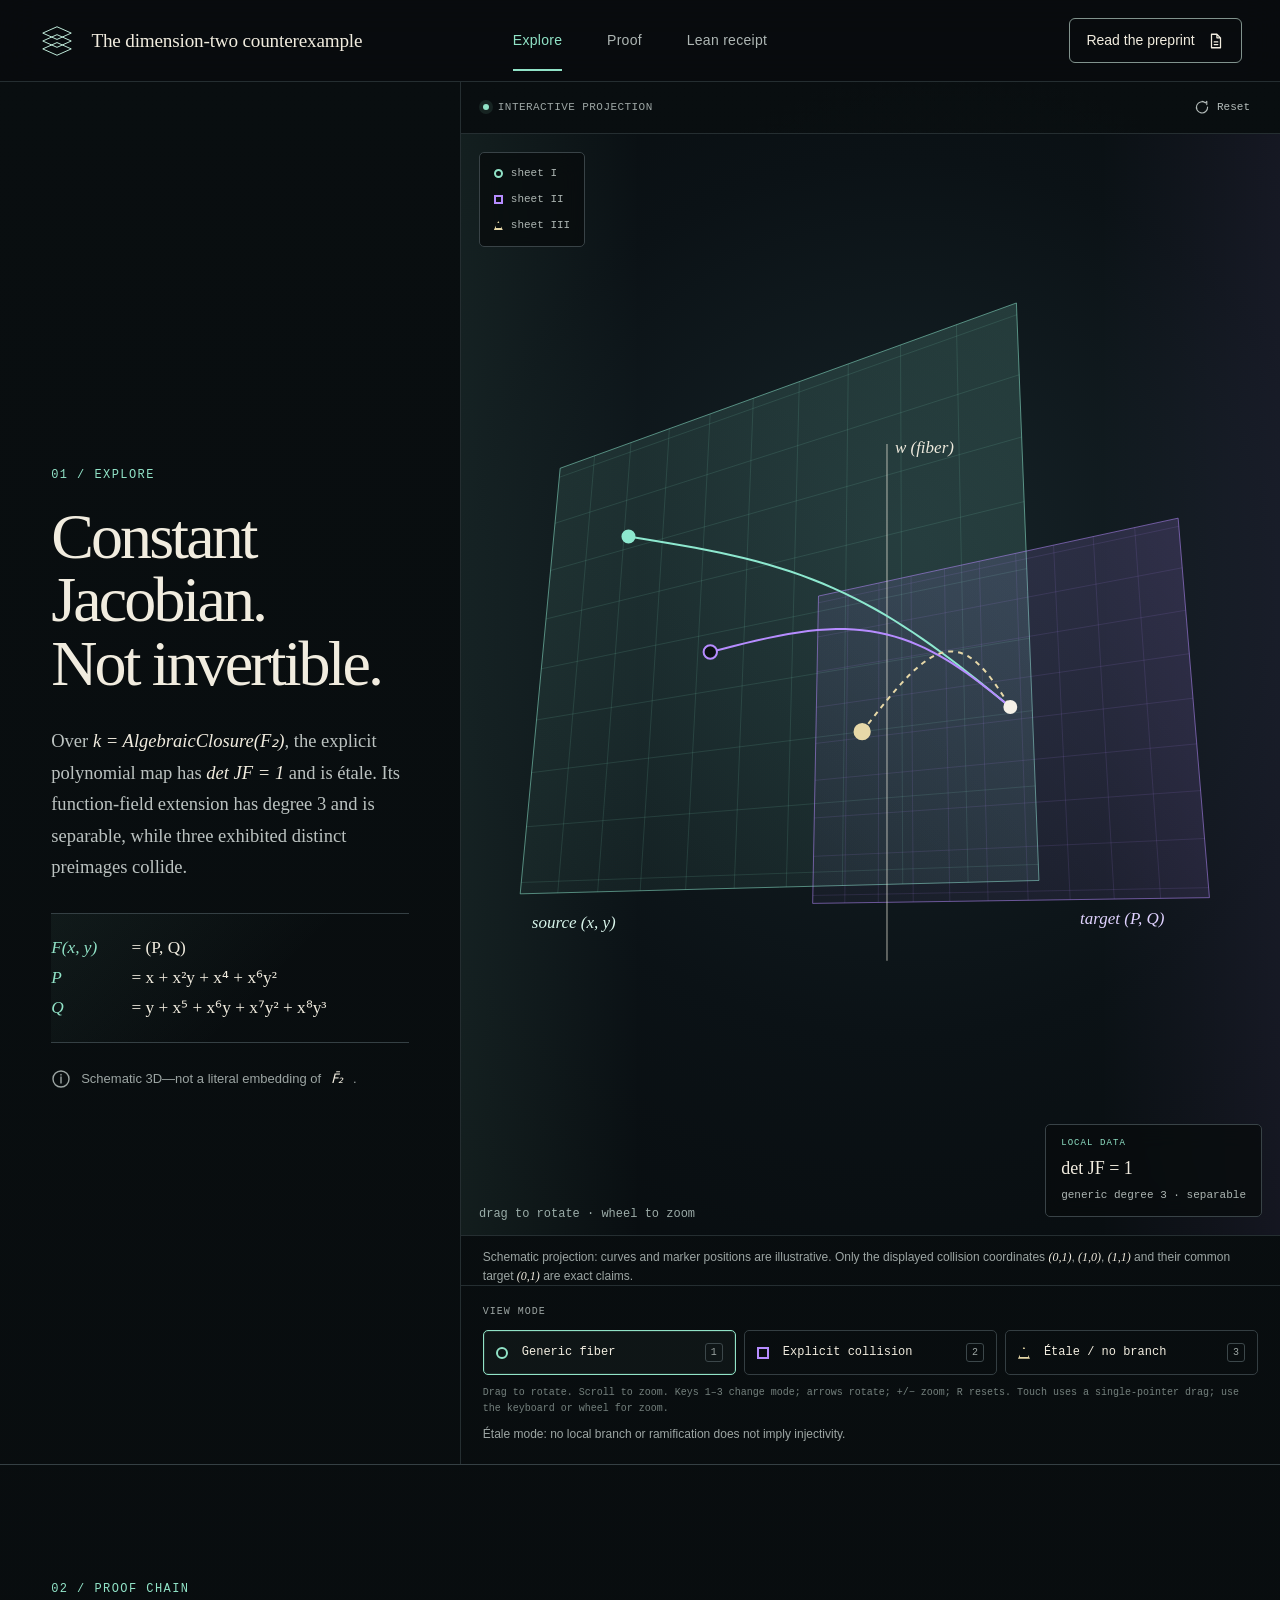
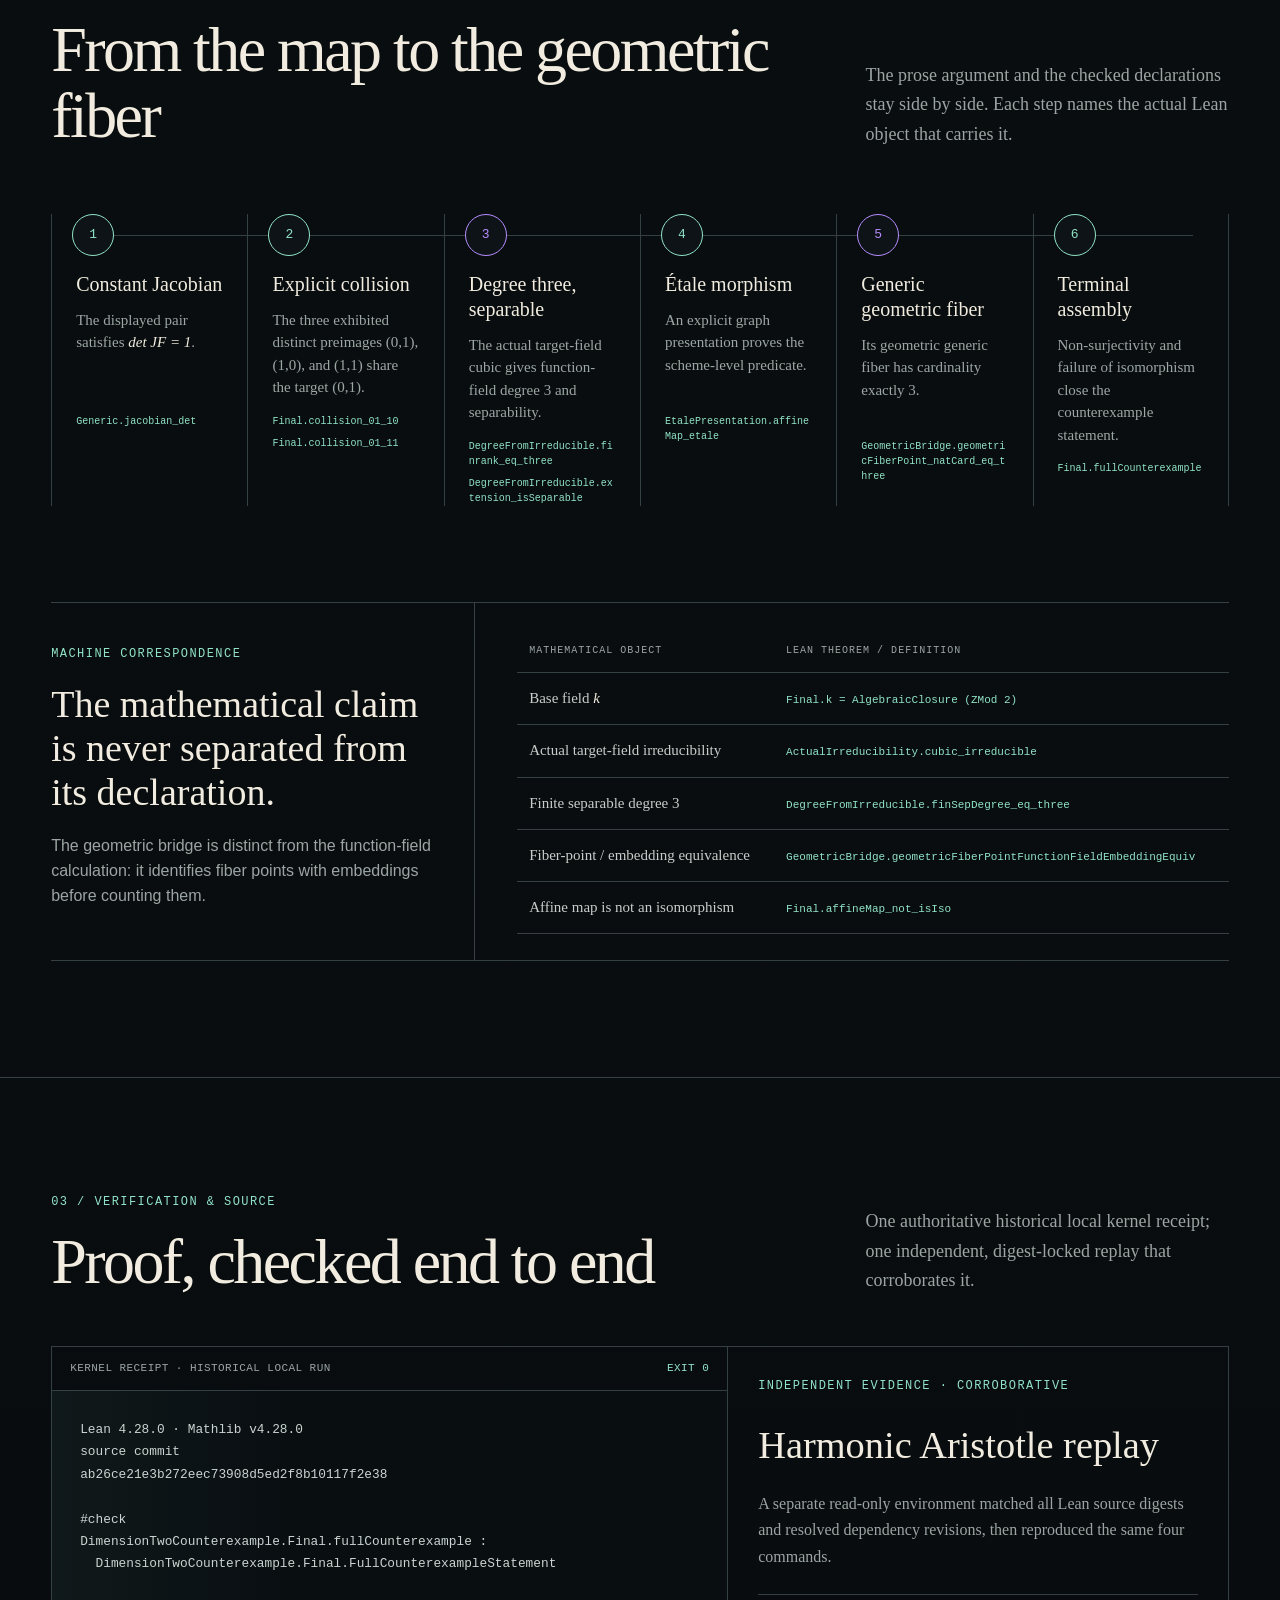
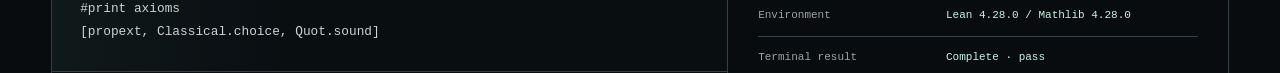
==== index.html @ 6f22790d "Publish characteristic-two Jacobian counterexample site" ====
<!DOCTYPE html><html lang="en"><head><meta charSet="utf-8"/><meta name="viewport" content="width=device-width, initial-scale=1"/><link rel="stylesheet" href="/assets/index-COgT66HK.css" data-rsc-css-href="/assets/index-COgT66HK.css" data-precedence="vite-rsc/importer-resources"/><link rel="modulepreload" href="/assets/layout-segment-context-D6vIfRUv.js" crossorigin=""/><link rel="modulepreload" href="/assets/rolldown-runtime-S-ySWqyJ.js" crossorigin=""/><link rel="modulepreload" href="/assets/index-CCqqHfzV.js" crossorigin=""/><link rel="modulepreload" href="/assets/framework-DjPHiq1u.js" crossorigin=""/><link rel="modulepreload" href="/assets/FiberExplorer-DuD7Guif.js" crossorigin=""/><title>The dimension-two counterexample</title><meta name="description" content="An interactive research presentation of a characteristic-two Jacobian counterexample and its Lean verification."/><meta name="keywords" content="Jacobian conjecture,characteristic two,algebraic geometry,Lean 4,Mathlib"/><meta name="author" content="Romy Mondello"/><meta name="creator" content="Romy Mondello"/><meta name="category" content="mathematics"/><meta name="robots" content="noindex, nofollow"/><meta property="og:title" content="The dimension-two counterexample"/><meta property="og:description" content="Explore the characteristic-two map, its degree-three geometric generic fiber, and the checked Lean proof."/><meta property="og:site_name" content="The Dimension-Two Counterexample"/><meta property="og:type" content="article"/><meta property="og:locale" content="en_US"/><meta property="og:image" content="/opengraph-image.jpg?b241ee31c1049886"/><meta property="og:image:width" content="1200"/><meta property="og:image:height" content="630"/><meta property="og:image:type" content="image/jpeg"/><meta property="og:image:alt" content="The dimension-two counterexample in characteristic two: three source sheets meet one target in a schematic degree-three fiber.
"/><meta name="twitter:card" content="summary_large_image"/><meta name="twitter:title" content="The dimension-two counterexample"/><meta name="twitter:description" content="Characteristic two: étale everywhere, not globally invertible. Explore the proof and its Lean verification."/><meta name="twitter:image" content="/twitter-image.jpg?b241ee31c1049886"/><meta name="twitter:image:type" content="image/jpeg"/><meta name="twitter:image:width" content="1200"/><meta name="twitter:image:height" content="630"/><meta name="twitter:image:alt" content="The dimension-two counterexample in characteristic two: three source sheets meet one target in a schematic degree-three fiber.
"/><link rel="shortcut icon" href="/favicon.svg"/><link rel="icon" href="/favicon.svg"/><script>self.__VINEXT_RSC_PARAMS__={}</script><script>self.__VINEXT_RSC_NAV__={"pathname":"/","searchParams":[]}</script><link rel="modulepreload" href="/assets/index-CCqqHfzV.js" />
</head><body><main><header class="site-header"><a class="brand" href="#explore" aria-label="The dimension-two counterexample, home"><svg class="brand-mark" viewBox="0 0 48 48" aria-hidden="true"><path d="m6 14 18-8 18 8-18 8-18-8Z"></path><path d="m6 24 18-8 18 8-18 8-18-8Z"></path><path d="m6 34 18-8 18 8-18 8-18-8Z"></path></svg><span>The dimension-two counterexample</span></a><nav aria-label="Primary navigation"><a href="#explore">Explore</a><a href="#proof">Proof</a><a href="#receipt">Lean receipt</a></nav><a class="header-action" href="/preprint.pdf">Read the preprint<svg viewBox="0 0 20 20" aria-hidden="true"><path d="M5 2.5h6l4 4V17.5H5zM11 2.5v4h4M8 11h4M8 14h4"></path></svg></a></header><section class="explore-section" id="explore" aria-labelledby="explore-title"><div class="explore-copy"><p class="section-index">01 / Explore</p><h1 id="explore-title">Constant Jacobian.<br/>Not invertible.</h1><p class="lede">Over <span class="math">k = AlgebraicClosure(F₂)</span>, the explicit polynomial map has <span class="math">det JF = 1</span> and is étale. Its function-field extension has degree 3 and is separable, while three exhibited distinct preimages collide.</p><div class="formula-card" aria-label="The explicit polynomial map"><p><span>F(x, y)</span> = (P, Q)</p><p><span>P</span> = x + x²y + x⁴ + x⁶y²</p><p><span>Q</span> = y + x⁵ + x⁶y + x⁷y² + x⁸y³</p></div><p class="schematic-note"><svg viewBox="0 0 20 20" aria-hidden="true"><circle cx="10" cy="10" r="8"></circle><path d="M10 8v6M10 5.5v.5"></path></svg>Schematic 3D—not a literal embedding of <span class="math">F̄₂</span>.</p></div><div class="explorer-shell"><div class="explorer-toolbar"><div><span class="status-dot" aria-hidden="true"></span>Interactive projection</div><button type="button" aria-label="Reset 3D view"><svg viewBox="0 0 20 20" aria-hidden="true"><path d="M16 7V3l-1.8 1.8A7 7 0 1 0 17 10M14.2 4.8A6.9 6.9 0 0 0 10 3"></path></svg>Reset</button></div><div class="canvas-wrap"><canvas tabindex="0" aria-label="Interactive schematic projection of source plane, target plane, and fiber axis" aria-describedby="explorer-help explorer-disclaimer explorer-fallback"></canvas><div class="canvas-legend" aria-hidden="true"><span><i class="legend-one"></i>sheet I</span><span><i class="legend-two"></i>sheet II</span><span><i class="legend-three"></i>sheet III</span></div><div class="canvas-metric" aria-hidden="true"><span>local data</span><strong>det JF = 1</strong><span>generic degree 3 · separable</span></div></div><p class="canvas-disclaimer" id="explorer-disclaimer">Schematic projection: curves and marker positions are illustrative. Only the displayed collision coordinates <span class="math">(0,1)</span>,<!-- --> <span class="math">(1,0)</span>, <span class="math">(1,1)</span> and their common target <span class="math">(0,1)</span> are exact claims.</p><div class="mode-panel"><p>View mode</p><div class="mode-buttons"><button type="button" class="active" aria-pressed="true"><span class="mode-symbol mode-generic" aria-hidden="true"></span><span>Generic fiber</span><kbd>1</kbd></button><button type="button" class="" aria-pressed="false"><span class="mode-symbol mode-collision" aria-hidden="true"></span><span>Explicit collision</span><kbd>2</kbd></button><button type="button" class="" aria-pressed="false"><span class="mode-symbol mode-etale" aria-hidden="true"></span><span>Étale / no branch</span><kbd>3</kbd></button></div><p class="explorer-help" id="explorer-help">Drag to rotate. Scroll to zoom. Keys 1–3 change mode; arrows rotate; +/− zoom; R resets. Touch uses a single-pointer drag; use the keyboard or wheel for zoom.</p><p class="mode-disclaimer">Étale mode: no local branch or ramification does not imply injectivity.</p></div><div class="sr-only" role="status" aria-live="polite">Generic fiber mode. The geometric generic fiber has cardinality exactly three.</div><div class="sr-only" id="explorer-fallback"><table><caption>Text alternative for the interactive projection</caption><thead><tr><th>Mode</th><th>Mathematical content</th></tr></thead><tbody><tr><td>Generic fiber</td><td>The geometric generic fiber has cardinality exactly 3.</td></tr><tr><td>Explicit collision</td><td>Three exhibited distinct preimages, (0,1), (1,0), and (1,1), share the target (0,1).</td></tr><tr><td>Étale / no branch</td><td>The Jacobian determinant is 1, and AlgebraicGeometry.Etale affineMap is proved; no local branch or ramification does not imply injectivity.</td></tr></tbody></table></div></div></section><section class="proof-section" id="proof" aria-labelledby="proof-title"><div class="section-heading"><div><p class="section-index">02 / Proof chain</p><h2 id="proof-title">From the map to the geometric fiber</h2></div><p>The prose argument and the checked declarations stay side by side. Each step names the actual Lean object that carries it.</p></div><ol class="proof-rail"><li><span class="step-number">1</span><div><h3>Constant Jacobian</h3><p>The displayed pair satisfies <span class="math">det JF = 1</span>.</p><code>Generic.jacobian_det</code></div></li><li><span class="step-number">2</span><div><h3>Explicit collision</h3><p>The three exhibited distinct preimages (0,1), (1,0), and (1,1) share the target (0,1).</p><code>Final.collision_01_10</code><code>Final.collision_01_11</code></div></li><li><span class="step-number">3</span><div><h3>Degree three, separable</h3><p>The actual target-field cubic gives function-field degree 3 and separability.</p><code>DegreeFromIrreducible.finrank_eq_three</code><code>DegreeFromIrreducible.extension_isSeparable</code></div></li><li><span class="step-number">4</span><div><h3>Étale morphism</h3><p>An explicit graph presentation proves the scheme-level predicate.</p><code>EtalePresentation.affineMap_etale</code></div></li><li><span class="step-number">5</span><div><h3>Generic geometric fiber</h3><p>Its geometric generic fiber has cardinality exactly 3.</p><code>GeometricBridge.geometricFiberPoint_natCard_eq_three</code></div></li><li><span class="step-number">6</span><div><h3>Terminal assembly</h3><p>Non-surjectivity and failure of isomorphism close the counterexample statement.</p><code>Final.fullCounterexample</code></div></li></ol><div class="correspondence"><div class="correspondence-intro"><p class="section-label">Machine correspondence</p><h3>The mathematical claim is never separated from its declaration.</h3><p>The geometric bridge is distinct from the function-field calculation: it identifies fiber points with embeddings before counting them.</p></div><div class="correspondence-table-wrap"><table><thead><tr><th>Mathematical object</th><th>Lean theorem / definition</th></tr></thead><tbody><tr><td>Base field <span class="math">k</span></td><td><code>Final.k = AlgebraicClosure (ZMod 2)</code></td></tr><tr><td>Actual target-field irreducibility</td><td><code>ActualIrreducibility.cubic_irreducible</code></td></tr><tr><td>Finite separable degree 3</td><td><code>DegreeFromIrreducible.finSepDegree_eq_three</code></td></tr><tr><td>Fiber-point / embedding equivalence</td><td><code>GeometricBridge.geometricFiberPointFunctionFieldEmbeddingEquiv</code></td></tr><tr><td>Affine map is not an isomorphism</td><td><code>Final.affineMap_not_isIso</code></td></tr></tbody></table></div></div></section><section class="receipt-section" id="receipt" aria-labelledby="receipt-title"><div class="section-heading receipt-heading"><div><p class="section-index">03 / Verification &amp; source</p><h2 id="receipt-title">Proof, checked end to end</h2></div><p>One authoritative historical local kernel receipt; one independent, digest-locked replay that corroborates it.</p></div><div class="receipt-grid"><article class="terminal-card"><div class="terminal-bar"><span>Kernel receipt · historical local run</span><span class="terminal-status">exit 0</span></div><pre><code>Lean 4.28.0 · Mathlib v4.28.0
source commit
ab26ce21e3b272eec73908d5ed2f8b10117f2e38

#check
DimensionTwoCounterexample.Final.fullCounterexample :
  DimensionTwoCounterexample.Final.FullCounterexampleStatement

#print axioms
[propext, Classical.choice, Quot.sound]</code></pre><p>The original 2026-07-26 Apple arm64 run passed the geometric bridge, terminal theorem, root build, and <code>KernelAudit.lean</code>. The then-present <code>.lake</code> cache was later removed; this site does not claim a fresh local cache-free replay.</p></article><article class="evidence-card"><p class="section-label">Independent evidence · corroborative</p><h3>Harmonic Aristotle replay</h3><p class="evidence-lede">A separate read-only environment matched all Lean source digests and resolved dependency revisions, then reproduced the same four commands.</p><ul><li><span>Environment</span><strong>Lean 4.28.0 / Mathlib 4.28.0</strong></li><li><span>Terminal result</span><strong>Complete · pass</strong></li><li><span>Source identity</span><strong>Digest-locked archive</strong></li><li><span>Authority boundary</span><strong>Corroborative, not authoritative</strong></li></ul><p class="boundary-note">The Lean kernel receipt remains the mathematical authority. The replay is independent corroboration and does not replace that receipt.</p></article></div><div class="source-links" aria-label="Publication and source links"><a href="/preprint.pdf"><span class="source-icon" aria-hidden="true">PDF</span><span><strong>Read preprint</strong><small>Open the paper</small></span><span aria-hidden="true">↗</span></a><a href="/dimension-two-counterexample-arxiv.zip"><span class="source-icon" aria-hidden="true">ZIP</span><span><strong>Download source</strong><small>arXiv bundle</small></span><span aria-hidden="true">↓</span></a><a href="https://github.com/integrate-your-mind/dimension-two-jacobian-counterexample"><span class="source-icon" aria-hidden="true">LEAN</span><span><strong>Browse Lean source</strong><small>Private repository</small></span><span aria-hidden="true">↗</span></a></div><nav class="evidence-links" aria-label="Direct verification evidence"><a href="/evidence/FORMALIZATION_MAP.md">Formalization map</a><a href="/evidence/KERNEL_RECEIPT.md">Kernel receipt</a><a href="/evidence/ARISTOTLE_RECEIPT.md">Aristotle replay</a><a href="/evidence/SOURCE_DIGESTS.sha256">Source digests</a><a href="/evidence/PUBLICATION_RECEIPT.md">Publication receipt</a></nav></section><footer><div><p class="footer-label">Author</p><p>Romy Mondello</p></div><div><p class="footer-label">Visualization lineage</p><p>Three-variable algebraic ancestor: Irit Huq-Kuruvilla</p></div><div><p class="footer-label">Scope</p><p>Characteristic two · algebraic geometry · Lean 4</p></div></footer></main><script id="_R_">import("/assets/index-CCqqHfzV.js")</script></body></html><script>self.__VINEXT_RSC_CHUNKS__=self.__VINEXT_RSC_CHUNKS__||[];self.__VINEXT_RSC_CHUNKS__.push("2:I[\"8c0f216c4604\",[],\"Children\",1]\n3:I[\"15c18cfaeeff\",[],\"LayoutSegmentProvider\",1]\n4:I[\"8c0f216c4604\",[],\"Slot\",1]\n5:I[\"593f344dc510\",[],\"RedirectBoundary\",1]\n:HL[\"/assets/index-COgT66HK.css\",\"style\"]\n")</script><script>self.__VINEXT_RSC_CHUNKS__=self.__VINEXT_RSC_CHUNKS__||[];self.__VINEXT_RSC_CHUNKS__.push("0:{\"__route\":\"route:/\",\"__interceptionContext\":null,\"__layoutIds\":[\"layout:/\"],\"__rootLayout\":\"/\",\"page:/\":\"$L1\",\"layout:/\":[[[[\"$\",\"link\",\"css:/assets/index-COgT66HK.css\",{\"rel\":\"stylesheet\",\"precedence\":\"vite-rsc/importer-resources\",\"href\":\"/assets/index-COgT66HK.css\",\"data-rsc-css-href\":\"/assets/index-COgT66HK.css\"}],\"$undefined\"],[\"$\",\"html\",null,{\"lang\":\"en\",\"children\":[\"$\",\"body\",null,{\"children\":[\"$\",\"$L2\",null,{}]}]}]],null],\"route:/\":[[[\"$\",\"meta\",null,{\"charSet\":\"utf-8\"}],[[\"$\",\"title\",\"0\",{\"children\":\"The dimension-two counterexample\"}],[\"$\",\"meta\",\"1\",{\"name\":\"description\",\"content\":\"An interactive research presentation of a characteristic-two Jacobian counterexample and its Lean verification.\"}],[\"$\",\"meta\",\"2\",{\"name\":\"keywords\",\"content\":\"Jacobian conjecture,characteristic two,algebraic geometry,Lean 4,Mathlib\"}],[\"$\",\"meta\",\"3\",{\"name\":\"author\",\"content\":\"Romy Mondello\"}],[\"$\",\"meta\",\"4\",{\"name\":\"creator\",\"content\":\"Romy Mondello\"}],[\"$\",\"meta\",\"5\",{\"name\":\"category\",\"content\":\"mathematics\"}],[\"$\",\"meta\",\"6\",{\"name\":\"robots\",\"content\":\"noindex, nofollow\"}],[\"$\",\"meta\",\"7\",{\"property\":\"og:title\",\"content\":\"The dimension-two counterexample\"}],[\"$\",\"meta\",\"8\",{\"property\":\"og:description\",\"content\":\"Explore the characteristic-two map, its degree-three geometric generic fiber, and the checked Lean proof.\"}],[\"$\",\"meta\",\"9\",{\"property\":\"og:site_name\",\"content\":\"The Dimension-Two Counterexample\"}],[\"$\",\"meta\",\"10\",{\"property\":\"og:type\",\"content\":\"article\"}],[\"$\",\"meta\",\"11\",{\"property\":\"og:locale\",\"content\":\"en_US\"}],[\"$\",\"meta\",\"12\",{\"property\":\"og:image\",\"content\":\"/opengraph-image.jpg?b241ee31c1049886\"}],[\"$\",\"meta\",\"13\",{\"property\":\"og:image:width\",\"content\":\"1200\"}],[\"$\",\"meta\",\"14\",{\"property\":\"og:image:height\",\"content\":\"630\"}],[\"$\",\"meta\",\"15\",{\"property\":\"og:image:type\",\"content\":\"image/jpeg\"}],[\"$\",\"meta\",\"16\",{\"property\":\"og:image:alt\",\"content\":\"The dimension-two counterexample in characteristic two: three source sheets meet one target in a schematic degree-three fiber.\\n\"}],[\"$\",\"meta\",\"17\",{\"name\":\"twitter:card\",\"content\":\"summary_large_image\"}],[\"$\",\"meta\",\"18\",{\"name\":\"twitter:title\",\"content\":\"The dimension-two counterexample\"}],[\"$\",\"meta\",\"19\",{\"name\":\"twitter:description\",\"content\":\"Characteristic two: étale everywhere, not globally invertible. Explore the proof and its Lean verification.\"}],[\"$\",\"meta\",\"20\",{\"name\":\"twitter:image\",\"content\":\"/twitter-image.jpg?b241ee31c1049886\"}],[\"$\",\"meta\",\"21\",{\"name\":\"twitter:image:type\",\"content\":\"image/jpeg\"}],[\"$\",\"meta\",\"22\",{\"name\":\"twitter:image:width\",\"content\":\"1200\"}],[\"$\",\"meta\",\"23\",{\"name\":\"twitter:image:height\",\"content\":\"630\"}],[\"$\",\"meta\",\"24\",{\"name\":\"twitter:image:alt\",\"content\":\"The dimension-two counterexample in characteristic two: three source sheets meet one target in a schematic degree-three fiber.\\n\"}],[\"$\",\"link\",\"25\",{\"rel\":\"shortcut icon\",\"href\":\"/favicon.svg\"}],[\"$\",\"link\",\"26\",{\"rel\":\"icon\",\"href\":\"/favicon.svg\"}]],[[\"$\",\"meta\",\"0\",{\"name\":\"viewport\",\"content\":\"width=device-width, initial-scale=1\"}]]],[\"$\",\"$L3\",null,{\"segmentMap\":{\"children\":[]},\"children\":[\"$\",\"$L4\",null,{\"id\":\"layout:/\",\"parallelSlots\":\"$undefined\",\"children\":[\"$\",\"$L5\",null,{\"children\":[\"$\",\"$L3\",null,{\"segmentMap\":{\"children\":[]},\"children\":[\"$\",\"$L4\",null,{\"id\":\"page:/\"}]}]}]}]}]],\"__layoutFlags\":{\"layout:/\":\"s\"},\"__artifactCompatibility\":{\"schemaVersion\":1,\"graphVersion\":\"app-route-graph:4uhn5s1wvoptc\",\"deploymentVersion\":\"740b4940-a33f-4984-a08d-2087a4dbf365\",\"appElementsSchemaVersion\":1,\"rscPayloadSchemaVersion\":1,\"rootBoundaryId\":\"/\",\"renderEpoch\":null}}\n")</script><script>self.__VINEXT_RSC_CHUNKS__=self.__VINEXT_RSC_CHUNKS__||[];self.__VINEXT_RSC_CHUNKS__.push("6:I[\"145f8ef1b9e9\",[],\"default\",1]\n")</script><script>self.__VINEXT_RSC_CHUNKS__=self.__VINEXT_RSC_CHUNKS__||[];self.__VINEXT_RSC_CHUNKS__.push("1:[\"$\",\"main\",null,{\"children\":[[\"$\",\"header\",null,{\"className\":\"site-header\",\"children\":[[\"$\",\"a\",null,{\"className\":\"brand\",\"href\":\"#explore\",\"aria-label\":\"The dimension-two counterexample, home\",\"children\":[[\"$\",\"svg\",null,{\"className\":\"brand-mark\",\"viewBox\":\"0 0 48 48\",\"aria-hidden\":\"true\",\"children\":[[\"$\",\"path\",null,{\"d\":\"m6 14 18-8 18 8-18 8-18-8Z\"}],[\"$\",\"path\",null,{\"d\":\"m6 24 18-8 18 8-18 8-18-8Z\"}],[\"$\",\"path\",null,{\"d\":\"m6 34 18-8 18 8-18 8-18-8Z\"}]]}],[\"$\",\"span\",null,{\"children\":\"The dimension-two counterexample\"}]]}],[\"$\",\"nav\",null,{\"aria-label\":\"Primary navigation\",\"children\":[[\"$\",\"a\",null,{\"href\":\"#explore\",\"children\":\"Explore\"}],[\"$\",\"a\",null,{\"href\":\"#proof\",\"children\":\"Proof\"}],[\"$\",\"a\",null,{\"href\":\"#receipt\",\"children\":\"Lean receipt\"}]]}],[\"$\",\"a\",null,{\"className\":\"header-action\",\"href\":\"/preprint.pdf\",\"children\":[\"Read the preprint\",[\"$\",\"svg\",null,{\"viewBox\":\"0 0 20 20\",\"aria-hidden\":\"true\",\"children\":[\"$\",\"path\",null,{\"d\":\"M5 2.5h6l4 4V17.5H5zM11 2.5v4h4M8 11h4M8 14h4\"}]}]]}]]}],[\"$\",\"section\",null,{\"className\":\"explore-section\",\"id\":\"explore\",\"aria-labelledby\":\"explore-title\",\"children\":[[\"$\",\"div\",null,{\"className\":\"explore-copy\",\"children\":[[\"$\",\"p\",null,{\"className\":\"section-index\",\"children\":\"01 / Explore\"}],[\"$\",\"h1\",null,{\"id\":\"explore-title\",\"children\":[\"Constant Jacobian.\",[\"$\",\"br\",null,{}],\"Not invertible.\"]}],[\"$\",\"p\",null,{\"className\":\"lede\",\"children\":[\"Over \",[\"$\",\"span\",null,{\"className\":\"math\",\"children\":\"k = AlgebraicClosure(F₂)\"}],\", the explicit polynomial map has \",[\"$\",\"span\",null,{\"className\":\"math\",\"children\":\"det JF = 1\"}],\" and is étale. Its function-field extension has degree 3 and is separable, while three exhibited distinct preimages collide.\"]}],[\"$\",\"div\",null,{\"className\":\"formula-card\",\"aria-label\":\"The explicit polynomial map\",\"children\":[[\"$\",\"p\",null,{\"children\":[[\"$\",\"span\",null,{\"children\":\"F(x, y)\"}],\" = (P, Q)\"]}],[\"$\",\"p\",null,{\"children\":[[\"$\",\"span\",null,{\"children\":\"P\"}],\" = x + x²y + x⁴ + x⁶y²\"]}],[\"$\",\"p\",null,{\"children\":[[\"$\",\"span\",null,{\"children\":\"Q\"}],\" = y + x⁵ + x⁶y + x⁷y² + x⁸y³\"]}]]}],[\"$\",\"p\",null,{\"className\":\"schematic-note\",\"children\":[[\"$\",\"svg\",null,{\"viewBox\":\"0 0 20 20\",\"aria-hidden\":\"true\",\"children\":[[\"$\",\"circle\",null,{\"cx\":\"10\",\"cy\":\"10\",\"r\":\"8\"}],[\"$\",\"path\",null,{\"d\":\"M10 8v6M10 5.5v.5\"}]]}],\"Schematic 3D—not a literal embedding of \",[\"$\",\"span\",null,{\"className\":\"math\",\"children\":\"F̄₂\"}],\".\"]}]]}],[\"$\",\"$L6\",null,{}]]}],[\"$\",\"section\",null,{\"className\":\"proof-section\",\"id\":\"proof\",\"aria-labelledby\":\"proof-title\",\"children\":[[\"$\",\"div\",null,{\"className\":\"section-heading\",\"children\":[[\"$\",\"div\",null,{\"children\":[[\"$\",\"p\",null,{\"className\":\"section-index\",\"children\":\"02 / Proof chain\"}],[\"$\",\"h2\",null,{\"id\":\"proof-title\",\"children\":\"From the map to the geometric fiber\"}]]}],[\"$\",\"p\",null,{\"children\":\"The prose argument and the checked declarations stay side by side. Each step names the actual Lean object that carries it.\"}]]}],[\"$\",\"ol\",null,{\"className\":\"proof-rail\",\"children\":[[\"$\",\"li\",null,{\"children\":[[\"$\",\"span\",null,{\"className\":\"step-number\",\"children\":\"1\"}],[\"$\",\"div\",null,{\"children\":[[\"$\",\"h3\",null,{\"children\":\"Constant Jacobian\"}],[\"$\",\"p\",null,{\"children\":[\"The displayed pair satisfies \",[\"$\",\"span\",null,{\"className\":\"math\",\"children\":\"det JF = 1\"}],\".\"]}],[\"$\",\"code\",null,{\"children\":\"Generic.jacobian_det\"}]]}]]}],[\"$\",\"li\",null,{\"children\":[[\"$\",\"span\",null,{\"className\":\"step-number\",\"children\":\"2\"}],[\"$\",\"div\",null,{\"children\":[[\"$\",\"h3\",null,{\"children\":\"Explicit collision\"}],[\"$\",\"p\",null,{\"children\":\"The three exhibited distinct preimages (0,1), (1,0), and (1,1) share the target (0,1).\"}],[\"$\",\"code\",null,{\"children\":\"Final.collision_01_10\"}],[\"$\",\"code\",null,{\"children\":\"Final.collision_01_11\"}]]}]]}],[\"$\",\"li\",null,{\"children\":[[\"$\",\"span\",null,{\"className\":\"step-number\",\"children\":\"3\"}],[\"$\",\"div\",null,{\"children\":[[\"$\",\"h3\",null,{\"children\":\"Degree three, separable\"}],[\"$\",\"p\",null,{\"children\":\"The actual target-field cubic gives function-field degree 3 and separability.\"}],[\"$\",\"code\",null,{\"children\":\"DegreeFromIrreducible.finrank_eq_three\"}],[\"$\",\"code\",null,{\"children\":\"DegreeFromIrreducible.extension_isSeparable\"}]]}]]}],[\"$\",\"li\",null,{\"children\":[[\"$\",\"span\",null,{\"className\":\"step-number\",\"children\":\"4\"}],[\"$\",\"div\",null,{\"children\":[[\"$\",\"h3\",null,{\"children\":\"Étale morphism\"}],[\"$\",\"p\",null,{\"children\":\"An explicit graph presentation proves the scheme-level predicate.\"}],[\"$\",\"code\",null,{\"children\":\"EtalePresentation.affineMap_etale\"}]]}]]}],[\"$\",\"li\",null,{\"children\":[[\"$\",\"span\",null,{\"className\":\"step-number\",\"children\":\"5\"}],[\"$\",\"div\",null,{\"children\":[[\"$\",\"h3\",null,{\"children\":\"Generic geometric fiber\"}],\"$L7\",\"$L8\"]}]]}],\"$L9\"]}],\"$La\"]}],\"$Lb\",\"$Lc\"]}]\n")</script><script>self.__VINEXT_RSC_CHUNKS__=self.__VINEXT_RSC_CHUNKS__||[];self.__VINEXT_RSC_CHUNKS__.push("7:[\"$\",\"p\",null,{\"children\":\"Its geometric generic fiber has cardinality exactly 3.\"}]\n8:[\"$\",\"code\",null,{\"children\":\"GeometricBridge.geometricFiberPoint_natCard_eq_three\"}]\n9:[\"$\",\"li\",null,{\"children\":[[\"$\",\"span\",null,{\"className\":\"step-number\",\"children\":\"6\"}],[\"$\",\"div\",null,{\"children\":[[\"$\",\"h3\",null,{\"children\":\"Terminal assembly\"}],[\"$\",\"p\",null,{\"children\":\"Non-surjectivity and failure of isomorphism close the counterexample statement.\"}],[\"$\",\"code\",null,{\"children\":\"Final.fullCounterexample\"}]]}]]}]\n")</script><script>self.__VINEXT_RSC_CHUNKS__=self.__VINEXT_RSC_CHUNKS__||[];self.__VINEXT_RSC_CHUNKS__.push("a:[\"$\",\"div\",null,{\"className\":\"correspondence\",\"children\":[[\"$\",\"div\",null,{\"className\":\"correspondence-intro\",\"children\":[[\"$\",\"p\",null,{\"className\":\"section-label\",\"children\":\"Machine correspondence\"}],[\"$\",\"h3\",null,{\"children\":\"The mathematical claim is never separated from its declaration.\"}],[\"$\",\"p\",null,{\"children\":\"The geometric bridge is distinct from the function-field calculation: it identifies fiber points with embeddings before counting them.\"}]]}],[\"$\",\"div\",null,{\"className\":\"correspondence-table-wrap\",\"children\":[\"$\",\"table\",null,{\"children\":[[\"$\",\"thead\",null,{\"children\":[\"$\",\"tr\",null,{\"children\":[[\"$\",\"th\",null,{\"children\":\"Mathematical object\"}],[\"$\",\"th\",null,{\"children\":\"Lean theorem / definition\"}]]}]}],[\"$\",\"tbody\",null,{\"children\":[[\"$\",\"tr\",null,{\"children\":[[\"$\",\"td\",null,{\"children\":[\"Base field \",[\"$\",\"span\",null,{\"className\":\"math\",\"children\":\"k\"}]]}],[\"$\",\"td\",null,{\"children\":[\"$\",\"code\",null,{\"children\":\"Final.k = AlgebraicClosure (ZMod 2)\"}]}]]}],[\"$\",\"tr\",null,{\"children\":[[\"$\",\"td\",null,{\"children\":\"Actual target-field irreducibility\"}],[\"$\",\"td\",null,{\"children\":[\"$\",\"code\",null,{\"children\":\"ActualIrreducibility.cubic_irreducible\"}]}]]}],[\"$\",\"tr\",null,{\"children\":[[\"$\",\"td\",null,{\"children\":\"Finite separable degree 3\"}],[\"$\",\"td\",null,{\"children\":[\"$\",\"code\",null,{\"children\":\"DegreeFromIrreducible.finSepDegree_eq_three\"}]}]]}],[\"$\",\"tr\",null,{\"children\":[[\"$\",\"td\",null,{\"children\":\"Fiber-point / embedding equivalence\"}],[\"$\",\"td\",null,{\"children\":[\"$\",\"code\",null,{\"children\":\"GeometricBridge.geometricFiberPointFunctionFieldEmbeddingEquiv\"}]}]]}],[\"$\",\"tr\",null,{\"children\":[[\"$\",\"td\",null,{\"children\":\"Affine map is not an isomorphism\"}],[\"$\",\"td\",null,{\"children\":[\"$\",\"code\",null,{\"children\":\"Final.affineMap_not_isIso\"}]}]]}]]}]]}]}]]}]\n")</script><script>self.__VINEXT_RSC_CHUNKS__=self.__VINEXT_RSC_CHUNKS__||[];self.__VINEXT_RSC_CHUNKS__.push("b:[\"$\",\"section\",null,{\"className\":\"receipt-section\",\"id\":\"receipt\",\"aria-labelledby\":\"receipt-title\",\"children\":[[\"$\",\"div\",null,{\"className\":\"section-heading receipt-heading\",\"children\":[[\"$\",\"div\",null,{\"children\":[[\"$\",\"p\",null,{\"className\":\"section-index\",\"children\":\"03 / Verification \u0026 source\"}],[\"$\",\"h2\",null,{\"id\":\"receipt-title\",\"children\":\"Proof, checked end to end\"}]]}],[\"$\",\"p\",null,{\"children\":\"One authoritative historical local kernel receipt; one independent, digest-locked replay that corroborates it.\"}]]}],[\"$\",\"div\",null,{\"className\":\"receipt-grid\",\"children\":[[\"$\",\"article\",null,{\"className\":\"terminal-card\",\"children\":[[\"$\",\"div\",null,{\"className\":\"terminal-bar\",\"children\":[[\"$\",\"span\",null,{\"children\":\"Kernel receipt · historical local run\"}],[\"$\",\"span\",null,{\"className\":\"terminal-status\",\"children\":\"exit 0\"}]]}],[\"$\",\"pre\",null,{\"children\":[\"$\",\"code\",null,{\"children\":\"Lean 4.28.0 · Mathlib v4.28.0\\nsource commit\\nab26ce21e3b272eec73908d5ed2f8b10117f2e38\\n\\n#check\\nDimensionTwoCounterexample.Final.fullCounterexample :\\n  DimensionTwoCounterexample.Final.FullCounterexampleStatement\\n\\n#print axioms\\n[propext, Classical.choice, Quot.sound]\"}]}],[\"$\",\"p\",null,{\"children\":[\"The original 2026-07-26 Apple arm64 run passed the geometric bridge, terminal theorem, root build, and \",[\"$\",\"code\",null,{\"children\":\"KernelAudit.lean\"}],\". The then-present \",[\"$\",\"code\",null,{\"children\":\".lake\"}],\" cache was later removed; this site does not claim a fresh local cache-free replay.\"]}]]}],[\"$\",\"article\",null,{\"className\":\"evidence-card\",\"children\":[[\"$\",\"p\",null,{\"className\":\"section-label\",\"children\":\"Independent evidence · corroborative\"}],[\"$\",\"h3\",null,{\"children\":\"Harmonic Aristotle replay\"}],[\"$\",\"p\",null,{\"className\":\"evidence-lede\",\"children\":\"A separate read-only environment matched all Lean source digests and resolved dependency revisions, then reproduced the same four commands.\"}],[\"$\",\"ul\",null,{\"children\":[[\"$\",\"li\",null,{\"children\":[[\"$\",\"span\",null,{\"children\":\"Environment\"}],[\"$\",\"strong\",null,{\"children\":\"Lean 4.28.0 / Mathlib 4.28.0\"}]]}],[\"$\",\"li\",null,{\"children\":[[\"$\",\"span\",null,{\"children\":\"Terminal result\"}],[\"$\",\"strong\",null,{\"children\":\"Complete · pass\"}]]}],[\"$\",\"li\",null,{\"children\":[[\"$\",\"span\",null,{\"children\":\"Source identity\"}],[\"$\",\"strong\",null,{\"children\":\"Digest-locked archive\"}]]}],[\"$\",\"li\",null,{\"children\":[[\"$\",\"span\",null,{\"children\":\"Authority boundary\"}],[\"$\",\"strong\",null,{\"children\":\"Corroborative, not authoritative\"}]]}]]}],[\"$\",\"p\",null,{\"className\":\"boundary-note\",\"children\":\"The Lean kernel receipt remains the mathematical authority. The replay is independent corroboration and does not replace that receipt.\"}]]}]]}],[\"$\",\"div\",null,{\"className\":\"source-links\",\"aria-label\":\"Publication and source links\",\"children\":[[\"$\",\"a\",null,{\"href\":\"/preprint.pdf\",\"children\":[[\"$\",\"span\",null,{\"className\":\"source-icon\",\"aria-hidden\":\"true\",\"children\":\"PDF\"}],[\"$\",\"span\",null,{\"children\":[[\"$\",\"strong\",null,{\"children\":\"Read preprint\"}],[\"$\",\"small\",null,{\"children\":\"Open the paper\"}]]}],[\"$\",\"span\",null,{\"aria-hidden\":\"true\",\"children\":\"↗\"}]]}],[\"$\",\"a\",null,{\"href\":\"/dimension-two-counterexample-arxiv.zip\",\"children\":[[\"$\",\"span\",null,{\"className\":\"source-icon\",\"aria-hidden\":\"true\",\"children\":\"ZIP\"}],[\"$\",\"span\",null,{\"children\":[[\"$\",\"strong\",null,{\"children\":\"Download source\"}],[\"$\",\"small\",null,{\"children\":\"arXiv bundle\"}]]}],[\"$\",\"span\",null,{\"aria-hidden\":\"true\",\"children\":\"↓\"}]]}],[\"$\",\"a\",null,{\"href\":\"https://github.com/integrate-your-mind/dimension-two-jacobian-counterexample\",\"children\":[[\"$\",\"span\",null,{\"className\":\"source-icon\",\"aria-hidden\":\"true\",\"children\":\"LEAN\"}],[\"$\",\"span\",null,{\"children\":[[\"$\",\"strong\",null,{\"children\":\"Browse Lean source\"}],[\"$\",\"small\",null,{\"children\":\"Private repository\"}]]}],[\"$\",\"span\",null,{\"aria-hidden\":\"true\",\"children\":\"↗\"}]]}]]}],[\"$\",\"nav\",null,{\"className\":\"evidence-links\",\"aria-label\":\"Direct verification evidence\",\"children\":[[\"$\",\"a\",null,{\"href\":\"/evidence/FORMALIZATION_MAP.md\",\"children\":\"Formalization map\"}],[\"$\",\"a\",null,{\"href\":\"/evidence/KERNEL_RECEIPT.md\",\"children\":\"Kernel receipt\"}],[\"$\",\"a\",null,{\"href\":\"/evidence/ARISTOTLE_RECEIPT.md\",\"children\":\"Aristotle replay\"}],[\"$\",\"a\",null,{\"href\":\"/evidence/SOURCE_DIGESTS.sha256\",\"children\":\"Source digests\"}],[\"$\",\"a\",null,{\"href\":\"/evidence/PUBLICATION_RECEIPT.md\",\"children\":\"Publication receipt\"}]]}]]}]\n")</script><script>self.__VINEXT_RSC_CHUNKS__=self.__VINEXT_RSC_CHUNKS__||[];self.__VINEXT_RSC_CHUNKS__.push("c:[\"$\",\"footer\",null,{\"children\":[[\"$\",\"div\",null,{\"children\":[[\"$\",\"p\",null,{\"className\":\"footer-label\",\"children\":\"Author\"}],[\"$\",\"p\",null,{\"children\":\"Romy Mondello\"}]]}],[\"$\",\"div\",null,{\"children\":[[\"$\",\"p\",null,{\"className\":\"footer-label\",\"children\":\"Visualization lineage\"}],[\"$\",\"p\",null,{\"children\":\"Three-variable algebraic ancestor: Irit Huq-Kuruvilla\"}]]}],[\"$\",\"div\",null,{\"children\":[[\"$\",\"p\",null,{\"className\":\"footer-label\",\"children\":\"Scope\"}],[\"$\",\"p\",null,{\"children\":\"Characteristic two · algebraic geometry · Lean 4\"}]]}]]}]\n")</script><script>self.__VINEXT_RSC_DONE__=true</script>
---- assets/index-COgT66HK.css ----
:root{--ink:#080c0e;--surface:#0d1316;--surface-raised:#11191d;--cream:#f1ecdf;--muted:#9ca5a3;--line:#354044;--line-soft:#252e31;--mint:#91e3c7;--mint-soft:#c8f4e3;--violet:#b68cff;--sand:#e7d8a8;--serif:"Iowan Old Style", "Palatino Linotype", Palatino, Georgia, serif;--sans:Inter, ui-sans-serif, -apple-system, BlinkMacSystemFont, "Segoe UI", sans-serif;--mono:"SFMono-Regular", Consolas, "Liberation Mono", Menlo, monospace;--content:1440px}*{box-sizing:border-box}html{background:var(--ink);--lightningcss-light: ;--lightningcss-dark:initial;color-scheme:dark;scroll-behavior:smooth;scroll-padding-top:84px}body{background:radial-gradient(circle at 74% 12%, #36666117, transparent 25rem), linear-gradient(180deg, #090e10 0%, var(--ink) 100%);color:var(--cream);font-family:var(--sans);text-rendering:optimizelegibility;margin:0;font-size:16px;line-height:1.55}button,a{-webkit-tap-highlight-color:transparent}a{color:inherit;text-decoration:none}button{color:inherit;font:inherit}::selection{background:var(--mint);color:var(--ink)}.site-header{-webkit-backdrop-filter:blur(18px);backdrop-filter:blur(18px);border-bottom:1px solid var(--line-soft);z-index:20;background:#080c0ee0;grid-template-columns:minmax(280px,1fr) auto minmax(280px,1fr);align-items:center;height:82px;padding:0 clamp(20px,3vw,48px);display:grid;position:sticky;inset:0 0 auto}.brand{font-family:var(--serif);letter-spacing:-.01em;justify-self:start;align-items:center;gap:15px;font-size:clamp(17px,1.5vw,22px);display:inline-flex}.brand-mark{fill:none;height:38px;stroke:var(--mint-soft);stroke-width:1.2px;width:38px}.site-header nav{align-self:stretch;align-items:stretch;gap:clamp(28px,3.5vw,54px);display:flex}.site-header nav a{color:#aeb6b4;letter-spacing:.02em;align-items:center;font-size:14px;display:flex;position:relative}.site-header nav a:hover,.site-header nav a:focus-visible{color:var(--cream)}.site-header nav a:first-child{color:var(--mint)}.site-header nav a:first-child:after{background:var(--mint);content:"";bottom:10px;height:2px;position:absolute;inset-inline:0}.header-action{border:1px solid #81938d;border-radius:6px;justify-self:end;align-items:center;gap:12px;padding:11px 16px;font-size:14px;transition:border-color .16s,background-color .16s;display:inline-flex}.header-action:hover,.header-action:focus-visible{border-color:var(--mint);background:#91e3c714}.header-action svg,.schematic-note svg,.explorer-toolbar svg{fill:none;stroke:currentColor;stroke-linecap:round;stroke-linejoin:round;stroke-width:1.4px}.header-action svg{width:18px;height:18px}.explore-section{max-width:var(--content);grid-template-columns:minmax(360px,.72fr) minmax(640px,1.28fr);min-height:calc(100vh - 82px);margin:0 auto;display:grid}.explore-copy{border-right:1px solid var(--line-soft);flex-direction:column;justify-content:center;min-width:0;padding:64px clamp(30px,4vw,64px) 54px;display:flex}.section-index,.section-label,.footer-label{color:var(--mint);font-family:var(--mono);letter-spacing:.12em;text-transform:uppercase;margin:0 0 20px;font-size:12px}h1,h2,h3,p{margin-top:0}h1,h2,h3{font-family:var(--serif);font-weight:400}h1{letter-spacing:-.045em;max-width:740px;margin-bottom:30px;font-size:clamp(48px,5vw,82px);line-height:.99}.lede{color:#bbc2c0;font-family:var(--serif);max-width:660px;margin-bottom:30px;font-size:clamp(18px,1.45vw,22px);line-height:1.7}.math{color:var(--cream);font-family:var(--serif);font-style:italic}.formula-card{border-bottom:1px solid var(--line);border-top:1px solid var(--line);font-family:var(--serif);background:linear-gradient(135deg,#91e3c70f,#0000 60%);margin:0 0 26px;padding:19px 0;font-size:clamp(16px,1.35vw,20px);line-height:1.75}.formula-card p{overflow-wrap:anywhere;margin:0}.formula-card span{color:var(--mint);min-width:76px;font-style:italic;display:inline-block}.schematic-note{color:var(--muted);align-items:center;gap:10px;margin:0;font-size:13px;display:flex}.schematic-note svg{flex:none;width:20px;height:20px}.explorer-shell{grid-template-rows:52px minmax(500px,1fr) auto;min-width:0;min-height:680px;display:grid;position:relative}.explorer-toolbar{border-bottom:1px solid var(--line-soft);color:var(--muted);font-family:var(--mono);letter-spacing:.04em;text-transform:uppercase;justify-content:space-between;align-items:center;padding:0 22px;font-size:11px;display:flex}.explorer-toolbar>div{align-items:center;gap:9px;display:flex}.status-dot{background:var(--mint);border-radius:50%;width:6px;height:6px;box-shadow:0 0 0 4px #91e3c71a}.explorer-toolbar button{color:#b4bcba;cursor:pointer;font-family:var(--mono);background:0 0;border:0;align-items:center;gap:7px;padding:8px;font-size:11px;display:inline-flex}.explorer-toolbar button:hover,.explorer-toolbar button:focus-visible{color:var(--mint)}.explorer-toolbar svg{width:16px;height:16px}.canvas-wrap{min-height:0;position:relative;overflow:hidden}.canvas-disclaimer{border-top:1px solid var(--line-soft);color:var(--muted);margin:0;padding:12px 22px 0;font-size:12px;line-height:1.55}.canvas-disclaimer .math{color:var(--cream)}.canvas-wrap:after{content:"";pointer-events:none;background:linear-gradient(90deg,#91e3c714,#0000 22% 78%,#b68cff12);position:absolute;inset:0}canvas{cursor:grab;touch-action:none;width:100%;height:100%;min-height:500px;display:block}canvas:active{cursor:grabbing}canvas:focus-visible{outline:2px solid var(--mint);outline-offset:-5px}.canvas-legend,.canvas-metric{-webkit-backdrop-filter:blur(12px);backdrop-filter:blur(12px);color:#adb6b3;font-family:var(--mono);z-index:2;background:#080c0ec7;border:1px solid #394347;border-radius:5px;font-size:11px;position:absolute}.canvas-legend{gap:9px;padding:12px 14px;display:grid;top:18px;left:18px}.canvas-legend span{align-items:center;gap:8px;display:flex}.canvas-legend i{border:2px solid;width:9px;height:9px;display:block}.legend-one{border-radius:50%;border-color:var(--mint)!important}.legend-two{border-color:var(--violet)!important}.legend-three{clip-path:polygon(50% 0,100% 100%,0 100%);border-color:var(--sand)!important}.canvas-metric{gap:4px;padding:12px 15px;display:grid;bottom:18px;right:18px}.canvas-metric span:first-child{color:var(--mint);letter-spacing:.12em;text-transform:uppercase;font-size:9px}.canvas-metric strong{color:var(--cream);font-family:var(--serif);font-size:18px;font-weight:400}.mode-panel{border-top:1px solid var(--line-soft);padding:18px 22px 20px}.mode-panel>p:first-child{color:var(--muted);font-family:var(--mono);letter-spacing:.1em;text-transform:uppercase;margin-bottom:10px;font-size:10px}.mode-buttons{grid-template-columns:repeat(3,1fr);gap:8px;display:grid}.mode-buttons button{cursor:pointer;font-family:var(--mono);text-align:left;background:0 0;border:1px solid #343e42;border-radius:5px;grid-template-columns:16px 1fr auto;align-items:center;gap:10px;min-width:0;padding:12px;font-size:12px;display:grid}.mode-buttons button:hover,.mode-buttons button:focus-visible{border-color:#697875}.mode-buttons button.active{border-color:var(--mint);background:#91e3c70a;box-shadow:inset 0 0 0 1px #91e3c71f}.mode-buttons kbd{color:var(--muted);font-family:var(--mono);border:1px solid #3c474a;border-radius:3px;padding:1px 5px;font-size:10px}.mode-symbol{border:2px solid var(--mint);width:12px;height:12px;display:block}.mode-generic{border-radius:50%}.mode-collision{border-color:var(--violet)}.mode-etale{border-color:var(--sand);clip-path:polygon(50% 0,100% 100%,0 100%)}.explorer-help{color:#74807d;font-family:var(--mono);margin:10px 0 0;font-size:10px}.mode-disclaimer{color:var(--muted);margin:10px 0 0;font-size:12px;line-height:1.45}.proof-section,.receipt-section{border-top:1px solid var(--line);max-width:var(--content);margin:0 auto;padding:clamp(76px,9vw,132px) clamp(24px,4vw,64px)}.section-heading{grid-template-columns:minmax(0,1.35fr) minmax(280px,.65fr);align-items:end;gap:60px;margin-bottom:64px;display:grid}.section-heading .section-index{margin-bottom:18px}.section-heading h2{letter-spacing:-.04em;margin:0;font-size:clamp(42px,5vw,72px);line-height:1.04}.section-heading>p{color:var(--muted);font-family:var(--serif);margin:0;font-size:18px;line-height:1.65}.proof-rail{counter-reset:proof-step;grid-template-columns:repeat(6,minmax(0,1fr));margin:0 0 96px;padding:0;list-style:none;display:grid;position:relative}.proof-rail:before{background:var(--line);content:"";height:1px;position:absolute;top:21px;left:3%;right:3%}.proof-rail li{border-left:1px solid var(--line);min-width:0;padding:58px 24px 0;position:relative}.proof-rail li:last-child{border-right:1px solid var(--line)}.step-number{background:var(--surface);border:1px solid var(--mint);color:var(--mint);font-family:var(--mono);z-index:1;border-radius:50%;justify-content:center;align-items:center;width:42px;height:42px;font-size:13px;display:flex;position:absolute;top:0;left:20px}.proof-rail li:nth-child(3) .step-number,.proof-rail li:nth-child(5) .step-number{border-color:var(--violet);color:var(--violet)}.proof-rail h3{margin-bottom:12px;font-size:20px;line-height:1.25}.proof-rail p{color:#9da7a4;font-family:var(--serif);min-height:90px;font-size:15px;line-height:1.5}code{font-family:var(--mono)}.proof-rail code{color:var(--mint);overflow-wrap:anywhere;margin-top:7px;font-size:10px;line-height:1.5;display:block}.correspondence{border-bottom:1px solid var(--line);border-top:1px solid var(--line);grid-template-columns:minmax(280px,.72fr) minmax(0,1.28fr);display:grid}.correspondence-intro{border-right:1px solid var(--line);padding:42px 42px 42px 0}.correspondence-intro h3{margin-bottom:20px;font-size:clamp(26px,3vw,38px);line-height:1.15}.correspondence-intro>p:last-child{color:var(--muted);margin:0}.correspondence-table-wrap{padding:26px 0 26px 42px;overflow-x:auto}table{border-collapse:collapse;width:100%}th,td{border-bottom:1px solid var(--line);text-align:left;vertical-align:top;padding:14px 12px}th{color:var(--muted);font-family:var(--mono);letter-spacing:.1em;text-transform:uppercase;font-size:10px;font-weight:400}td{color:#c7cdca;font-family:var(--serif);font-size:15px}td code{color:var(--mint);overflow-wrap:anywhere;font-size:11px}.receipt-section{padding-bottom:58px}.receipt-heading{margin-bottom:50px}.receipt-grid{border:1px solid var(--line);grid-template-columns:minmax(0,1.15fr) minmax(340px,.85fr);display:grid}.terminal-card{border-right:1px solid var(--line);min-width:0}.terminal-bar{border-bottom:1px solid var(--line);color:var(--muted);font-family:var(--mono);letter-spacing:.04em;text-transform:uppercase;justify-content:space-between;align-items:center;padding:13px 18px;font-size:11px;display:flex}.terminal-status{color:var(--mint)}.terminal-card pre{border-bottom:1px solid var(--line);color:#cbd4d1;font-family:var(--mono);background:linear-gradient(90deg,#91e3c70d,#0000 36%),#090e11;margin:0;padding:28px;font-size:clamp(10px,1vw,13px);line-height:1.75;overflow-x:auto}.terminal-card>p{color:var(--muted);font-family:var(--serif);margin:0;padding:24px 28px 28px;font-size:15px;line-height:1.65}.terminal-card>p code{color:var(--mint);font-size:12px}.evidence-card{padding:30px}.evidence-card h3{margin-bottom:16px;font-size:clamp(30px,3vw,44px)}.evidence-lede{color:var(--muted);font-family:var(--serif);line-height:1.65}.evidence-card ul{border-top:1px solid var(--line);margin:24px 0;padding:0;list-style:none}.evidence-card li{border-bottom:1px solid var(--line);font-family:var(--mono);grid-template-columns:.8fr 1.2fr;gap:20px;padding:12px 0;font-size:11px;display:grid}.evidence-card li span{color:var(--muted)}.evidence-card li strong{color:var(--mint-soft);font-weight:400}.boundary-note{border-left:2px solid var(--violet);color:#c7bdde;font-family:var(--serif);margin:0;padding-left:16px;font-size:14px}.source-links{border-bottom:1px solid var(--line);grid-template-columns:repeat(3,1fr);margin-top:38px;display:grid}.source-links a{border-left:1px solid var(--line);grid-template-columns:auto 1fr auto;align-items:center;gap:16px;padding:24px 22px;display:grid}.source-links a:last-child{border-right:1px solid var(--line)}.source-links a:hover,.source-links a:focus-visible{background:#91e3c70d}.source-icon{border:1px solid var(--mint);color:var(--mint);font-family:var(--mono);justify-content:center;align-items:center;width:42px;height:42px;font-size:8px;display:flex}.source-links strong,.source-links small{display:block}.source-links strong{font-family:var(--serif);font-size:18px;font-weight:400}.source-links small{color:var(--muted);font-size:11px}.source-links a>span:last-child{color:var(--mint)}.evidence-links{border-bottom:1px solid var(--line);font-family:var(--mono);letter-spacing:.04em;text-transform:uppercase;flex-wrap:wrap;align-items:center;gap:0;font-size:10px;display:flex}.evidence-links a{border-left:1px solid var(--line);color:var(--muted);padding:14px 18px}.evidence-links a:last-child{border-right:1px solid var(--line)}.evidence-links a:hover,.evidence-links a:focus-visible{color:var(--mint);background:#91e3c70d}footer{border-top:1px solid var(--line);max-width:var(--content);grid-template-columns:repeat(3,1fr);gap:0;margin:0 auto;padding:0 clamp(24px,4vw,64px);display:grid}footer>div{border-right:1px solid var(--line);padding:32px 28px}footer>div:first-child{border-left:1px solid var(--line)}footer p{color:#afb7b4;font-family:var(--serif);margin:0}footer .footer-label{color:var(--mint);font-family:var(--mono);margin-bottom:7px}.sr-only{clip:rect(0, 0, 0, 0)!important;clip-path:inset(50%)!important;white-space:nowrap!important;border:0!important;width:1px!important;height:1px!important;margin:-1px!important;padding:0!important;position:absolute!important;overflow:hidden!important}:focus-visible{outline:2px solid var(--mint);outline-offset:4px}@media (width<=1120px){.site-header{grid-template-columns:1fr auto}.site-header nav{display:none}.explore-section{grid-template-columns:minmax(330px,.68fr) minmax(500px,1.32fr)}.mode-buttons{grid-template-columns:1fr}.explorer-shell{grid-template-rows:52px minmax(470px,1fr) auto}.proof-rail{grid-template-columns:repeat(3,1fr);row-gap:56px}.proof-rail:before{display:none}.proof-rail li:nth-child(3){border-right:1px solid var(--line)}.proof-rail p{min-height:70px}}@media (width<=820px){.site-header{height:68px;padding-inline:18px}.brand-mark{width:31px;height:31px}.brand span{font-size:16px}.header-action{gap:0;padding:9px;font-size:0}.header-action svg{width:19px;height:19px}.explore-section{display:block}.explore-copy{border-bottom:1px solid var(--line-soft);border-right:0;padding:54px 24px 44px}h1{font-size:clamp(46px,12.5vw,68px)}.explorer-shell{min-height:760px}.section-heading{display:block}.section-heading>p{max-width:600px;margin-top:26px}.proof-section,.receipt-section{padding-inline:24px}.proof-rail{grid-template-columns:repeat(2,1fr)}.proof-rail li:nth-child(2),.proof-rail li:nth-child(4),.proof-rail li:nth-child(6){border-right:1px solid var(--line)}.correspondence,.receipt-grid{display:block}.correspondence-intro,.terminal-card{border-bottom:1px solid var(--line);border-right:0}.correspondence-intro{padding-right:0}.correspondence-table-wrap{padding-left:0}.source-links{grid-template-columns:1fr}.source-links a{border-right:1px solid var(--line)}footer{grid-template-columns:1fr;padding-inline:24px}footer>div{border-left:1px solid var(--line)}}@media (width<=540px){.brand span{max-width:205px}.explore-copy{padding-top:44px}.lede{font-size:18px}.formula-card{font-size:15px}.formula-card span{min-width:63px}.explorer-shell{grid-template-rows:48px 430px auto;min-height:650px}canvas{min-height:430px}.canvas-legend{top:10px;left:10px}.canvas-metric{bottom:10px;right:10px}.mode-panel{padding:15px}.proof-section,.receipt-section{padding-block:74px;padding-inline:18px}.section-heading{margin-bottom:44px}.section-heading h2{font-size:42px}.proof-rail{display:block}.proof-rail li,.proof-rail li:nth-child(n){border-left:1px solid var(--line);border-right:1px solid var(--line);padding-bottom:38px}.proof-rail p{min-height:auto}.receipt-grid{border-inline:0}.terminal-card pre{padding:18px 14px;font-size:9px}.evidence-card{padding:24px 18px}.evidence-card li,.evidence-card li span,.evidence-card li strong{display:block}.evidence-card li strong{margin-top:4px}.source-links a{padding-inline:14px}footer,footer>div{padding-inline:18px}}@media (prefers-reduced-motion:reduce){*,:before,:after{scroll-behavior:auto!important;transition-duration:.01ms!important}}
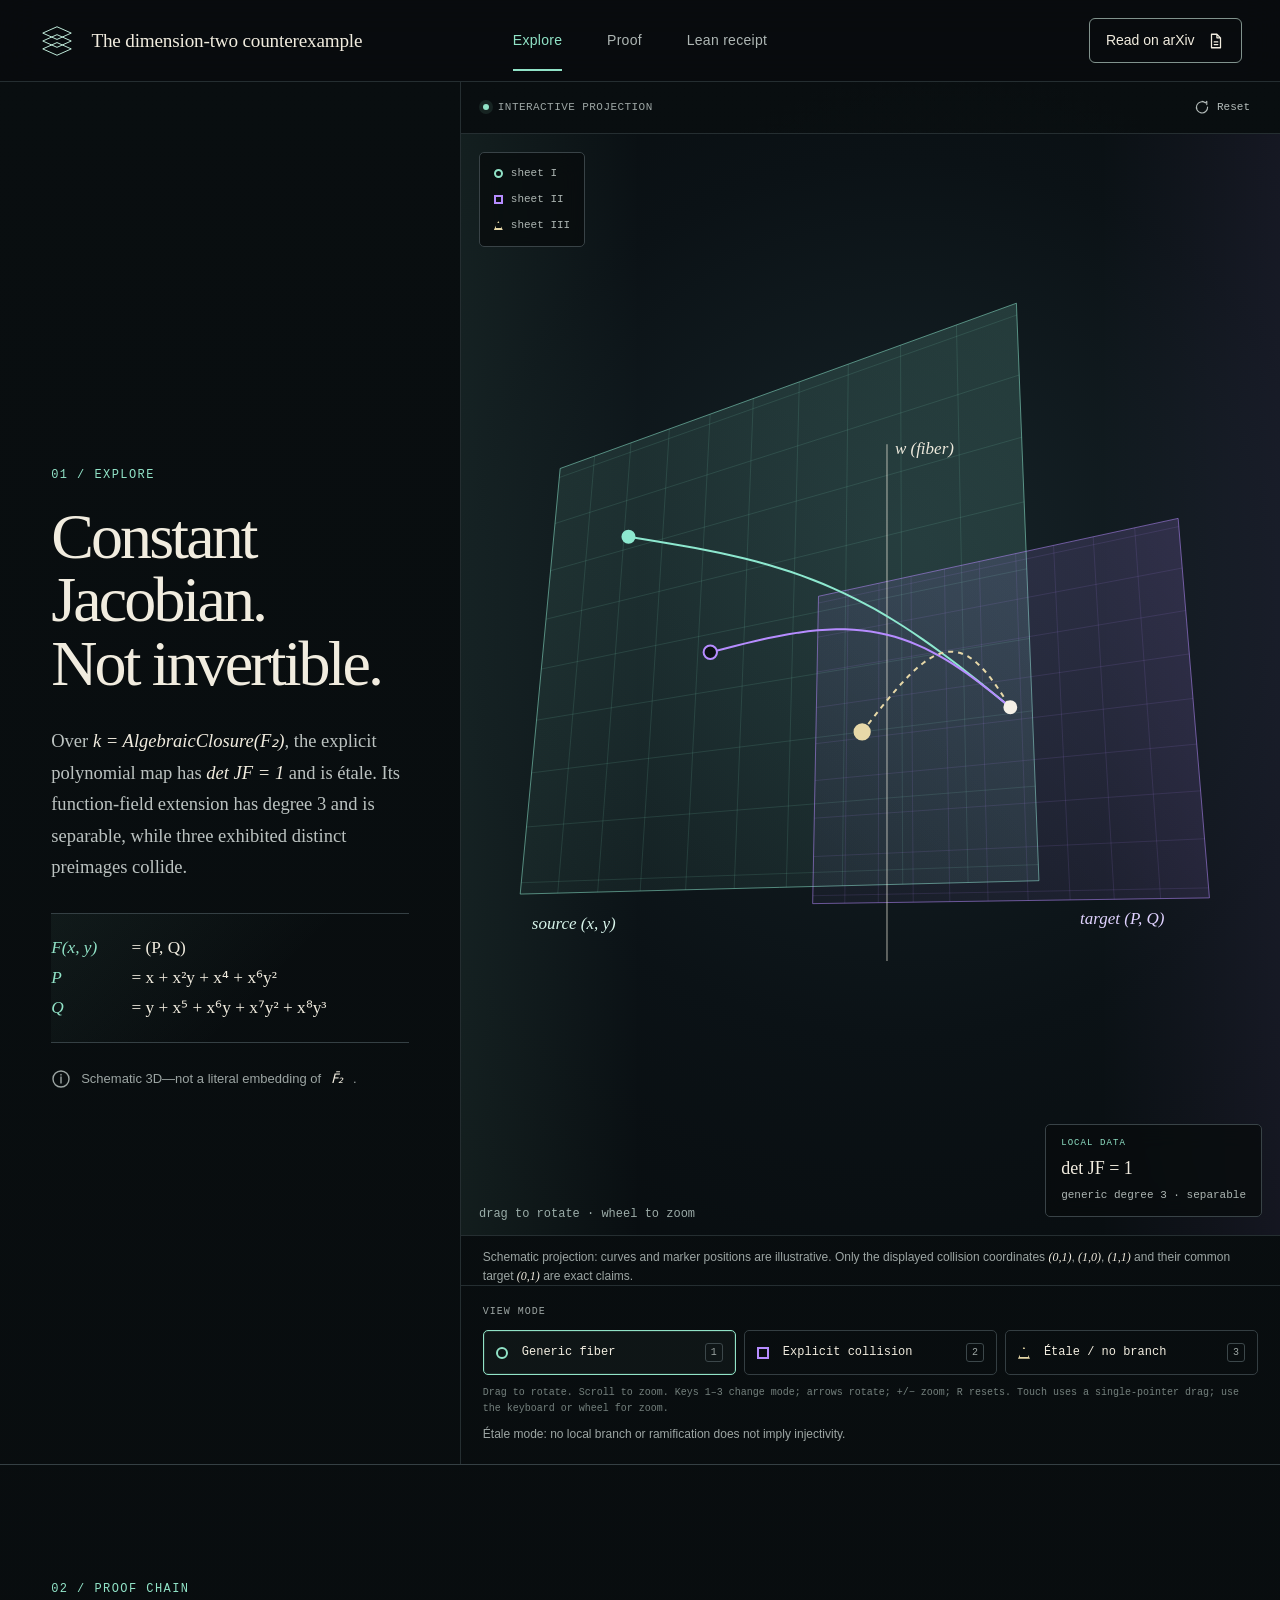
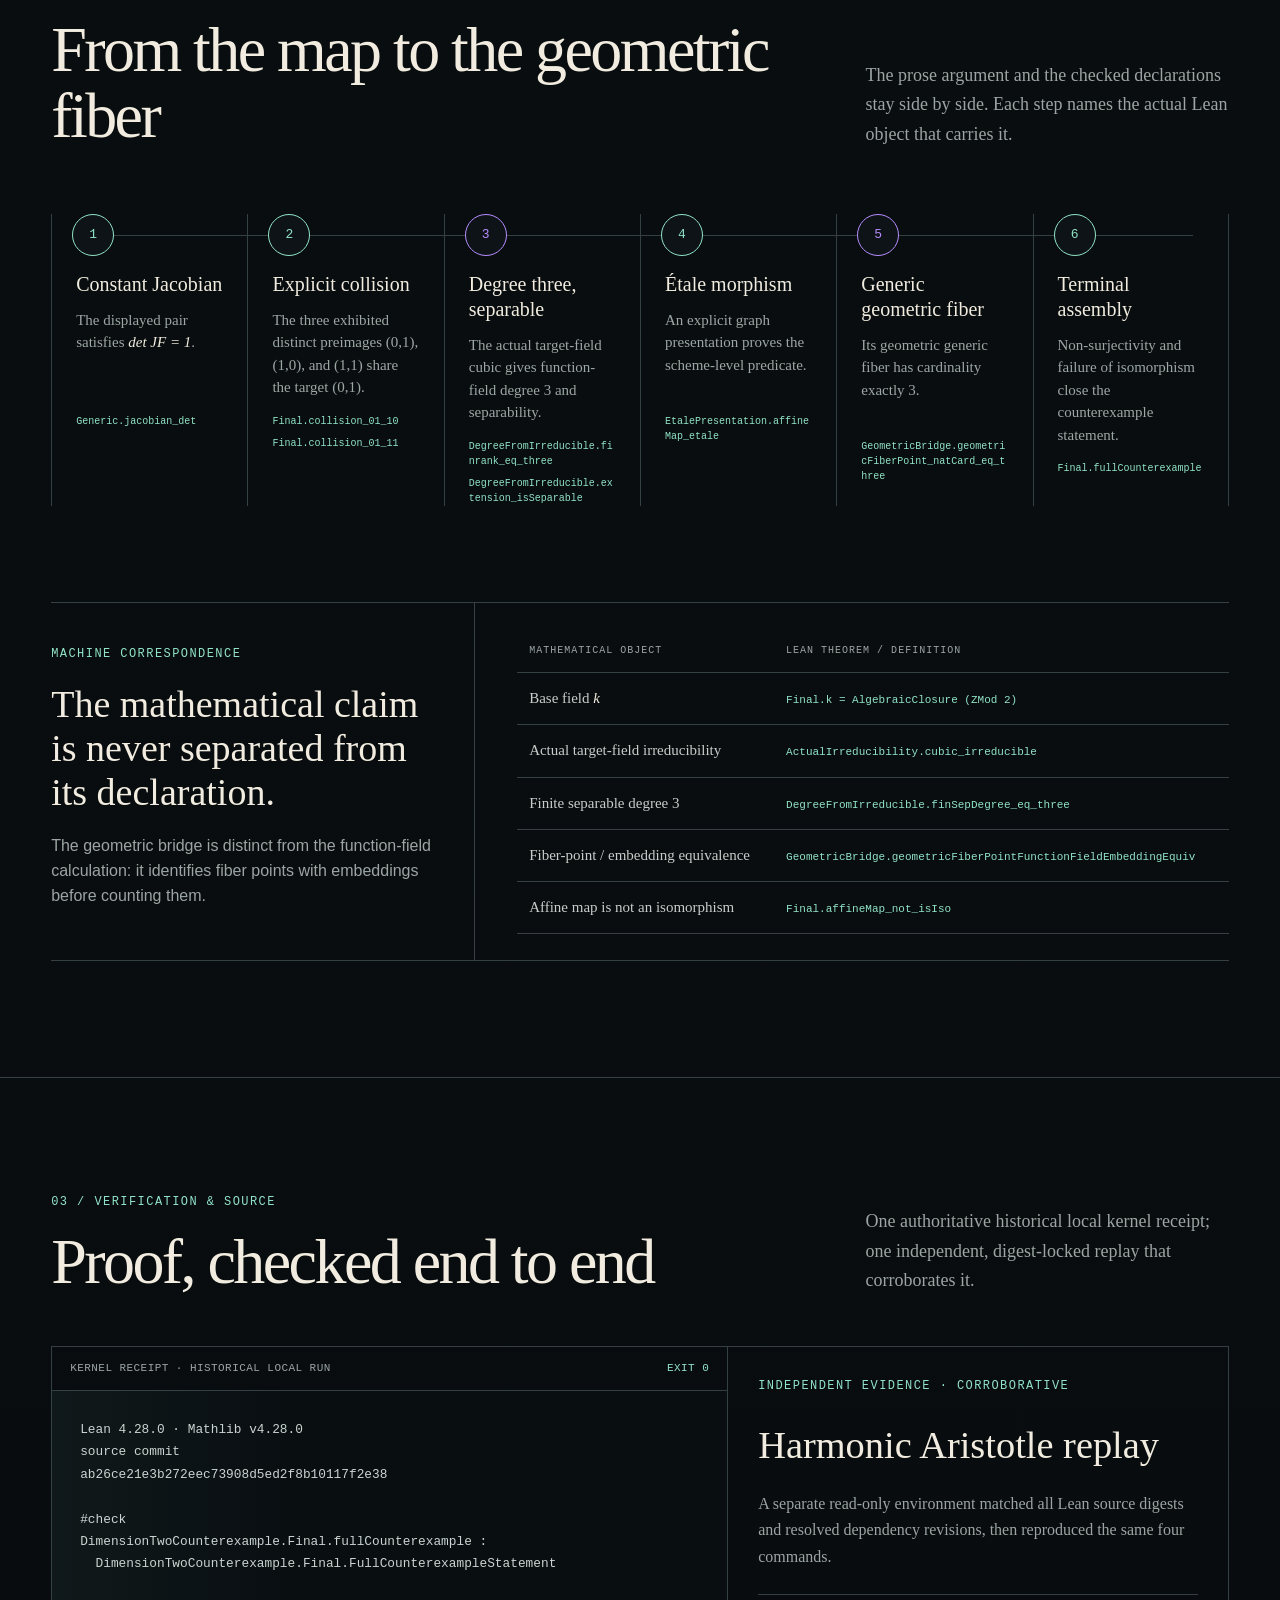
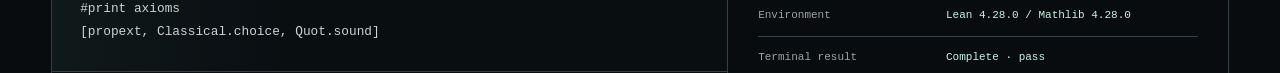
==== commit f8702073: "feat: publish arXiv record and provenance workflow" ====
--- a/index.html
+++ b/index.html
@@ -1,7 +1,7 @@
-<!DOCTYPE html><html lang="en"><head><meta charSet="utf-8"/><meta name="viewport" content="width=device-width, initial-scale=1"/><link rel="stylesheet" href="/assets/index-COgT66HK.css" data-rsc-css-href="/assets/index-COgT66HK.css" data-precedence="vite-rsc/importer-resources"/><link rel="modulepreload" href="/assets/layout-segment-context-D6vIfRUv.js" crossorigin=""/><link rel="modulepreload" href="/assets/rolldown-runtime-S-ySWqyJ.js" crossorigin=""/><link rel="modulepreload" href="/assets/index-CCqqHfzV.js" crossorigin=""/><link rel="modulepreload" href="/assets/framework-DjPHiq1u.js" crossorigin=""/><link rel="modulepreload" href="/assets/FiberExplorer-DuD7Guif.js" crossorigin=""/><title>The dimension-two counterexample</title><meta name="description" content="An interactive research presentation of a characteristic-two Jacobian counterexample and its Lean verification."/><meta name="keywords" content="Jacobian conjecture,characteristic two,algebraic geometry,Lean 4,Mathlib"/><meta name="author" content="Romy Mondello"/><meta name="creator" content="Romy Mondello"/><meta name="category" content="mathematics"/><meta name="robots" content="noindex, nofollow"/><meta property="og:title" content="The dimension-two counterexample"/><meta property="og:description" content="Explore the characteristic-two map, its degree-three geometric generic fiber, and the checked Lean proof."/><meta property="og:site_name" content="The Dimension-Two Counterexample"/><meta property="og:type" content="article"/><meta property="og:locale" content="en_US"/><meta property="og:image" content="/opengraph-image.jpg?b241ee31c1049886"/><meta property="og:image:width" content="1200"/><meta property="og:image:height" content="630"/><meta property="og:image:type" content="image/jpeg"/><meta property="og:image:alt" content="The dimension-two counterexample in characteristic two: three source sheets meet one target in a schematic degree-three fiber.
-"/><meta name="twitter:card" content="summary_large_image"/><meta name="twitter:title" content="The dimension-two counterexample"/><meta name="twitter:description" content="Characteristic two: étale everywhere, not globally invertible. Explore the proof and its Lean verification."/><meta name="twitter:image" content="/twitter-image.jpg?b241ee31c1049886"/><meta name="twitter:image:type" content="image/jpeg"/><meta name="twitter:image:width" content="1200"/><meta name="twitter:image:height" content="630"/><meta name="twitter:image:alt" content="The dimension-two counterexample in characteristic two: three source sheets meet one target in a schematic degree-three fiber.
-"/><link rel="shortcut icon" href="/favicon.svg"/><link rel="icon" href="/favicon.svg"/><script>self.__VINEXT_RSC_PARAMS__={}</script><script>self.__VINEXT_RSC_NAV__={"pathname":"/","searchParams":[]}</script><link rel="modulepreload" href="/assets/index-CCqqHfzV.js" />
-</head><body><main><header class="site-header"><a class="brand" href="#explore" aria-label="The dimension-two counterexample, home"><svg class="brand-mark" viewBox="0 0 48 48" aria-hidden="true"><path d="m6 14 18-8 18 8-18 8-18-8Z"></path><path d="m6 24 18-8 18 8-18 8-18-8Z"></path><path d="m6 34 18-8 18 8-18 8-18-8Z"></path></svg><span>The dimension-two counterexample</span></a><nav aria-label="Primary navigation"><a href="#explore">Explore</a><a href="#proof">Proof</a><a href="#receipt">Lean receipt</a></nav><a class="header-action" href="/preprint.pdf">Read the preprint<svg viewBox="0 0 20 20" aria-hidden="true"><path d="M5 2.5h6l4 4V17.5H5zM11 2.5v4h4M8 11h4M8 14h4"></path></svg></a></header><section class="explore-section" id="explore" aria-labelledby="explore-title"><div class="explore-copy"><p class="section-index">01 / Explore</p><h1 id="explore-title">Constant Jacobian.<br/>Not invertible.</h1><p class="lede">Over <span class="math">k = AlgebraicClosure(F₂)</span>, the explicit polynomial map has <span class="math">det JF = 1</span> and is étale. Its function-field extension has degree 3 and is separable, while three exhibited distinct preimages collide.</p><div class="formula-card" aria-label="The explicit polynomial map"><p><span>F(x, y)</span> = (P, Q)</p><p><span>P</span> = x + x²y + x⁴ + x⁶y²</p><p><span>Q</span> = y + x⁵ + x⁶y + x⁷y² + x⁸y³</p></div><p class="schematic-note"><svg viewBox="0 0 20 20" aria-hidden="true"><circle cx="10" cy="10" r="8"></circle><path d="M10 8v6M10 5.5v.5"></path></svg>Schematic 3D—not a literal embedding of <span class="math">F̄₂</span>.</p></div><div class="explorer-shell"><div class="explorer-toolbar"><div><span class="status-dot" aria-hidden="true"></span>Interactive projection</div><button type="button" aria-label="Reset 3D view"><svg viewBox="0 0 20 20" aria-hidden="true"><path d="M16 7V3l-1.8 1.8A7 7 0 1 0 17 10M14.2 4.8A6.9 6.9 0 0 0 10 3"></path></svg>Reset</button></div><div class="canvas-wrap"><canvas tabindex="0" aria-label="Interactive schematic projection of source plane, target plane, and fiber axis" aria-describedby="explorer-help explorer-disclaimer explorer-fallback"></canvas><div class="canvas-legend" aria-hidden="true"><span><i class="legend-one"></i>sheet I</span><span><i class="legend-two"></i>sheet II</span><span><i class="legend-three"></i>sheet III</span></div><div class="canvas-metric" aria-hidden="true"><span>local data</span><strong>det JF = 1</strong><span>generic degree 3 · separable</span></div></div><p class="canvas-disclaimer" id="explorer-disclaimer">Schematic projection: curves and marker positions are illustrative. Only the displayed collision coordinates <span class="math">(0,1)</span>,<!-- --> <span class="math">(1,0)</span>, <span class="math">(1,1)</span> and their common target <span class="math">(0,1)</span> are exact claims.</p><div class="mode-panel"><p>View mode</p><div class="mode-buttons"><button type="button" class="active" aria-pressed="true"><span class="mode-symbol mode-generic" aria-hidden="true"></span><span>Generic fiber</span><kbd>1</kbd></button><button type="button" class="" aria-pressed="false"><span class="mode-symbol mode-collision" aria-hidden="true"></span><span>Explicit collision</span><kbd>2</kbd></button><button type="button" class="" aria-pressed="false"><span class="mode-symbol mode-etale" aria-hidden="true"></span><span>Étale / no branch</span><kbd>3</kbd></button></div><p class="explorer-help" id="explorer-help">Drag to rotate. Scroll to zoom. Keys 1–3 change mode; arrows rotate; +/− zoom; R resets. Touch uses a single-pointer drag; use the keyboard or wheel for zoom.</p><p class="mode-disclaimer">Étale mode: no local branch or ramification does not imply injectivity.</p></div><div class="sr-only" role="status" aria-live="polite">Generic fiber mode. The geometric generic fiber has cardinality exactly three.</div><div class="sr-only" id="explorer-fallback"><table><caption>Text alternative for the interactive projection</caption><thead><tr><th>Mode</th><th>Mathematical content</th></tr></thead><tbody><tr><td>Generic fiber</td><td>The geometric generic fiber has cardinality exactly 3.</td></tr><tr><td>Explicit collision</td><td>Three exhibited distinct preimages, (0,1), (1,0), and (1,1), share the target (0,1).</td></tr><tr><td>Étale / no branch</td><td>The Jacobian determinant is 1, and AlgebraicGeometry.Etale affineMap is proved; no local branch or ramification does not imply injectivity.</td></tr></tbody></table></div></div></section><section class="proof-section" id="proof" aria-labelledby="proof-title"><div class="section-heading"><div><p class="section-index">02 / Proof chain</p><h2 id="proof-title">From the map to the geometric fiber</h2></div><p>The prose argument and the checked declarations stay side by side. Each step names the actual Lean object that carries it.</p></div><ol class="proof-rail"><li><span class="step-number">1</span><div><h3>Constant Jacobian</h3><p>The displayed pair satisfies <span class="math">det JF = 1</span>.</p><code>Generic.jacobian_det</code></div></li><li><span class="step-number">2</span><div><h3>Explicit collision</h3><p>The three exhibited distinct preimages (0,1), (1,0), and (1,1) share the target (0,1).</p><code>Final.collision_01_10</code><code>Final.collision_01_11</code></div></li><li><span class="step-number">3</span><div><h3>Degree three, separable</h3><p>The actual target-field cubic gives function-field degree 3 and separability.</p><code>DegreeFromIrreducible.finrank_eq_three</code><code>DegreeFromIrreducible.extension_isSeparable</code></div></li><li><span class="step-number">4</span><div><h3>Étale morphism</h3><p>An explicit graph presentation proves the scheme-level predicate.</p><code>EtalePresentation.affineMap_etale</code></div></li><li><span class="step-number">5</span><div><h3>Generic geometric fiber</h3><p>Its geometric generic fiber has cardinality exactly 3.</p><code>GeometricBridge.geometricFiberPoint_natCard_eq_three</code></div></li><li><span class="step-number">6</span><div><h3>Terminal assembly</h3><p>Non-surjectivity and failure of isomorphism close the counterexample statement.</p><code>Final.fullCounterexample</code></div></li></ol><div class="correspondence"><div class="correspondence-intro"><p class="section-label">Machine correspondence</p><h3>The mathematical claim is never separated from its declaration.</h3><p>The geometric bridge is distinct from the function-field calculation: it identifies fiber points with embeddings before counting them.</p></div><div class="correspondence-table-wrap"><table><thead><tr><th>Mathematical object</th><th>Lean theorem / definition</th></tr></thead><tbody><tr><td>Base field <span class="math">k</span></td><td><code>Final.k = AlgebraicClosure (ZMod 2)</code></td></tr><tr><td>Actual target-field irreducibility</td><td><code>ActualIrreducibility.cubic_irreducible</code></td></tr><tr><td>Finite separable degree 3</td><td><code>DegreeFromIrreducible.finSepDegree_eq_three</code></td></tr><tr><td>Fiber-point / embedding equivalence</td><td><code>GeometricBridge.geometricFiberPointFunctionFieldEmbeddingEquiv</code></td></tr><tr><td>Affine map is not an isomorphism</td><td><code>Final.affineMap_not_isIso</code></td></tr></tbody></table></div></div></section><section class="receipt-section" id="receipt" aria-labelledby="receipt-title"><div class="section-heading receipt-heading"><div><p class="section-index">03 / Verification &amp; source</p><h2 id="receipt-title">Proof, checked end to end</h2></div><p>One authoritative historical local kernel receipt; one independent, digest-locked replay that corroborates it.</p></div><div class="receipt-grid"><article class="terminal-card"><div class="terminal-bar"><span>Kernel receipt · historical local run</span><span class="terminal-status">exit 0</span></div><pre><code>Lean 4.28.0 · Mathlib v4.28.0
+<!DOCTYPE html><html lang="en"><head><meta charSet="utf-8"/><meta name="viewport" content="width=device-width, initial-scale=1"/><link rel="stylesheet" href="/assets/index-COgT66HK.css" data-rsc-css-href="/assets/index-COgT66HK.css" data-precedence="vite-rsc/importer-resources"/><link rel="modulepreload" href="/assets/layout-segment-context-D6vIfRUv.js" crossorigin=""/><link rel="modulepreload" href="/assets/rolldown-runtime-S-ySWqyJ.js" crossorigin=""/><link rel="modulepreload" href="/assets/index-CCqqHfzV.js" crossorigin=""/><link rel="modulepreload" href="/assets/framework-DjPHiq1u.js" crossorigin=""/><link rel="modulepreload" href="/assets/FiberExplorer-DuD7Guif.js" crossorigin=""/><title>The dimension-two counterexample</title><meta name="description" content="The arXiv:2608.02634 research presentation of a characteristic-two Jacobian counterexample and its Lean verification."/><meta name="keywords" content="Jacobian conjecture,characteristic two,algebraic geometry,Lean 4,Mathlib"/><meta name="author" content="Romy Mondello"/><meta name="creator" content="Romy Mondello"/><meta name="category" content="mathematics"/><meta name="robots" content="index, follow"/><meta property="og:title" content="The dimension-two counterexample"/><meta property="og:description" content="Explore the characteristic-two map, its degree-three geometric generic fiber, and the checked Lean proof."/><meta property="og:site_name" content="The Dimension-Two Counterexample"/><meta property="og:type" content="article"/><meta property="og:locale" content="en_US"/><meta property="og:image" content="https://integrate-your-mind.github.io/opengraph-image.jpg?b241ee31c1049886"/><meta property="og:image:width" content="1200"/><meta property="og:image:height" content="630"/><meta property="og:image:type" content="image/jpeg"/><meta property="og:image:alt" content="The dimension-two counterexample in characteristic two: three source sheets meet one target in a schematic degree-three fiber.
+"/><meta name="twitter:card" content="summary_large_image"/><meta name="twitter:title" content="The dimension-two counterexample"/><meta name="twitter:description" content="Characteristic two: étale everywhere, not globally invertible. Explore the proof and its Lean verification."/><meta name="twitter:image" content="https://integrate-your-mind.github.io/twitter-image.jpg?b241ee31c1049886"/><meta name="twitter:image:type" content="image/jpeg"/><meta name="twitter:image:width" content="1200"/><meta name="twitter:image:height" content="630"/><meta name="twitter:image:alt" content="The dimension-two counterexample in characteristic two: three source sheets meet one target in a schematic degree-three fiber.
+"/><link rel="shortcut icon" href="https://integrate-your-mind.github.io/favicon.svg"/><link rel="icon" href="https://integrate-your-mind.github.io/favicon.svg"/><link rel="canonical" href="https://integrate-your-mind.github.io/"/><meta name="citation_title" content="A Dimension-Two Counterexample to the Separable Jacobian Conjecture in Characteristic Two"/><meta name="citation_author" content="Romy Mondello"/><meta name="citation_arxiv_id" content="2608.02634"/><meta name="citation_pdf_url" content="https://arxiv.org/pdf/2608.02634"/><script>self.__VINEXT_RSC_PARAMS__={}</script><script>self.__VINEXT_RSC_NAV__={"pathname":"/","searchParams":[]}</script><link rel="modulepreload" href="/assets/index-CCqqHfzV.js" />
+</head><body><main><header class="site-header"><a class="brand" href="#explore" aria-label="The dimension-two counterexample, home"><svg class="brand-mark" viewBox="0 0 48 48" aria-hidden="true"><path d="m6 14 18-8 18 8-18 8-18-8Z"></path><path d="m6 24 18-8 18 8-18 8-18-8Z"></path><path d="m6 34 18-8 18 8-18 8-18-8Z"></path></svg><span>The dimension-two counterexample</span></a><nav aria-label="Primary navigation"><a href="#explore">Explore</a><a href="#proof">Proof</a><a href="#receipt">Lean receipt</a></nav><a class="header-action" href="https://arxiv.org/abs/2608.02634">Read on arXiv<svg viewBox="0 0 20 20" aria-hidden="true"><path d="M5 2.5h6l4 4V17.5H5zM11 2.5v4h4M8 11h4M8 14h4"></path></svg></a></header><section class="explore-section" id="explore" aria-labelledby="explore-title"><div class="explore-copy"><p class="section-index">01 / Explore</p><h1 id="explore-title">Constant Jacobian.<br/>Not invertible.</h1><p class="lede">Over <span class="math">k = AlgebraicClosure(F₂)</span>, the explicit polynomial map has <span class="math">det JF = 1</span> and is étale. Its function-field extension has degree 3 and is separable, while three exhibited distinct preimages collide.</p><div class="formula-card" aria-label="The explicit polynomial map"><p><span>F(x, y)</span> = (P, Q)</p><p><span>P</span> = x + x²y + x⁴ + x⁶y²</p><p><span>Q</span> = y + x⁵ + x⁶y + x⁷y² + x⁸y³</p></div><p class="schematic-note"><svg viewBox="0 0 20 20" aria-hidden="true"><circle cx="10" cy="10" r="8"></circle><path d="M10 8v6M10 5.5v.5"></path></svg>Schematic 3D—not a literal embedding of <span class="math">F̄₂</span>.</p></div><div class="explorer-shell"><div class="explorer-toolbar"><div><span class="status-dot" aria-hidden="true"></span>Interactive projection</div><button type="button" aria-label="Reset 3D view"><svg viewBox="0 0 20 20" aria-hidden="true"><path d="M16 7V3l-1.8 1.8A7 7 0 1 0 17 10M14.2 4.8A6.9 6.9 0 0 0 10 3"></path></svg>Reset</button></div><div class="canvas-wrap"><canvas tabindex="0" aria-label="Interactive schematic projection of source plane, target plane, and fiber axis" aria-describedby="explorer-help explorer-disclaimer explorer-fallback"></canvas><div class="canvas-legend" aria-hidden="true"><span><i class="legend-one"></i>sheet I</span><span><i class="legend-two"></i>sheet II</span><span><i class="legend-three"></i>sheet III</span></div><div class="canvas-metric" aria-hidden="true"><span>local data</span><strong>det JF = 1</strong><span>generic degree 3 · separable</span></div></div><p class="canvas-disclaimer" id="explorer-disclaimer">Schematic projection: curves and marker positions are illustrative. Only the displayed collision coordinates <span class="math">(0,1)</span>,<!-- --> <span class="math">(1,0)</span>, <span class="math">(1,1)</span> and their common target <span class="math">(0,1)</span> are exact claims.</p><div class="mode-panel"><p>View mode</p><div class="mode-buttons"><button type="button" class="active" aria-pressed="true"><span class="mode-symbol mode-generic" aria-hidden="true"></span><span>Generic fiber</span><kbd>1</kbd></button><button type="button" class="" aria-pressed="false"><span class="mode-symbol mode-collision" aria-hidden="true"></span><span>Explicit collision</span><kbd>2</kbd></button><button type="button" class="" aria-pressed="false"><span class="mode-symbol mode-etale" aria-hidden="true"></span><span>Étale / no branch</span><kbd>3</kbd></button></div><p class="explorer-help" id="explorer-help">Drag to rotate. Scroll to zoom. Keys 1–3 change mode; arrows rotate; +/− zoom; R resets. Touch uses a single-pointer drag; use the keyboard or wheel for zoom.</p><p class="mode-disclaimer">Étale mode: no local branch or ramification does not imply injectivity.</p></div><div class="sr-only" role="status" aria-live="polite">Generic fiber mode. The geometric generic fiber has cardinality exactly three.</div><div class="sr-only" id="explorer-fallback"><table><caption>Text alternative for the interactive projection</caption><thead><tr><th>Mode</th><th>Mathematical content</th></tr></thead><tbody><tr><td>Generic fiber</td><td>The geometric generic fiber has cardinality exactly 3.</td></tr><tr><td>Explicit collision</td><td>Three exhibited distinct preimages, (0,1), (1,0), and (1,1), share the target (0,1).</td></tr><tr><td>Étale / no branch</td><td>The Jacobian determinant is 1, and AlgebraicGeometry.Etale affineMap is proved; no local branch or ramification does not imply injectivity.</td></tr></tbody></table></div></div></section><section class="proof-section" id="proof" aria-labelledby="proof-title"><div class="section-heading"><div><p class="section-index">02 / Proof chain</p><h2 id="proof-title">From the map to the geometric fiber</h2></div><p>The prose argument and the checked declarations stay side by side. Each step names the actual Lean object that carries it.</p></div><ol class="proof-rail"><li><span class="step-number">1</span><div><h3>Constant Jacobian</h3><p>The displayed pair satisfies <span class="math">det JF = 1</span>.</p><code>Generic.jacobian_det</code></div></li><li><span class="step-number">2</span><div><h3>Explicit collision</h3><p>The three exhibited distinct preimages (0,1), (1,0), and (1,1) share the target (0,1).</p><code>Final.collision_01_10</code><code>Final.collision_01_11</code></div></li><li><span class="step-number">3</span><div><h3>Degree three, separable</h3><p>The actual target-field cubic gives function-field degree 3 and separability.</p><code>DegreeFromIrreducible.finrank_eq_three</code><code>DegreeFromIrreducible.extension_isSeparable</code></div></li><li><span class="step-number">4</span><div><h3>Étale morphism</h3><p>An explicit graph presentation proves the scheme-level predicate.</p><code>EtalePresentation.affineMap_etale</code></div></li><li><span class="step-number">5</span><div><h3>Generic geometric fiber</h3><p>Its geometric generic fiber has cardinality exactly 3.</p><code>GeometricBridge.geometricFiberPoint_natCard_eq_three</code></div></li><li><span class="step-number">6</span><div><h3>Terminal assembly</h3><p>Non-surjectivity and failure of isomorphism close the counterexample statement.</p><code>Final.fullCounterexample</code></div></li></ol><div class="correspondence"><div class="correspondence-intro"><p class="section-label">Machine correspondence</p><h3>The mathematical claim is never separated from its declaration.</h3><p>The geometric bridge is distinct from the function-field calculation: it identifies fiber points with embeddings before counting them.</p></div><div class="correspondence-table-wrap"><table><thead><tr><th>Mathematical object</th><th>Lean theorem / definition</th></tr></thead><tbody><tr><td>Base field <span class="math">k</span></td><td><code>Final.k = AlgebraicClosure (ZMod 2)</code></td></tr><tr><td>Actual target-field irreducibility</td><td><code>ActualIrreducibility.cubic_irreducible</code></td></tr><tr><td>Finite separable degree 3</td><td><code>DegreeFromIrreducible.finSepDegree_eq_three</code></td></tr><tr><td>Fiber-point / embedding equivalence</td><td><code>GeometricBridge.geometricFiberPointFunctionFieldEmbeddingEquiv</code></td></tr><tr><td>Affine map is not an isomorphism</td><td><code>Final.affineMap_not_isIso</code></td></tr></tbody></table></div></div></section><section class="receipt-section" id="receipt" aria-labelledby="receipt-title"><div class="section-heading receipt-heading"><div><p class="section-index">03 / Verification &amp; source</p><h2 id="receipt-title">Proof, checked end to end</h2></div><p>One authoritative historical local kernel receipt; one independent, digest-locked replay that corroborates it.</p></div><div class="receipt-grid"><article class="terminal-card"><div class="terminal-bar"><span>Kernel receipt · historical local run</span><span class="terminal-status">exit 0</span></div><pre><code>Lean 4.28.0 · Mathlib v4.28.0
 source commit
 ab26ce21e3b272eec73908d5ed2f8b10117f2e38
 
@@ -10,4 +10,4 @@
   DimensionTwoCounterexample.Final.FullCounterexampleStatement
 
 #print axioms
-[propext, Classical.choice, Quot.sound]</code></pre><p>The original 2026-07-26 Apple arm64 run passed the geometric bridge, terminal theorem, root build, and <code>KernelAudit.lean</code>. The then-present <code>.lake</code> cache was later removed; this site does not claim a fresh local cache-free replay.</p></article><article class="evidence-card"><p class="section-label">Independent evidence · corroborative</p><h3>Harmonic Aristotle replay</h3><p class="evidence-lede">A separate read-only environment matched all Lean source digests and resolved dependency revisions, then reproduced the same four commands.</p><ul><li><span>Environment</span><strong>Lean 4.28.0 / Mathlib 4.28.0</strong></li><li><span>Terminal result</span><strong>Complete · pass</strong></li><li><span>Source identity</span><strong>Digest-locked archive</strong></li><li><span>Authority boundary</span><strong>Corroborative, not authoritative</strong></li></ul><p class="boundary-note">The Lean kernel receipt remains the mathematical authority. The replay is independent corroboration and does not replace that receipt.</p></article></div><div class="source-links" aria-label="Publication and source links"><a href="/preprint.pdf"><span class="source-icon" aria-hidden="true">PDF</span><span><strong>Read preprint</strong><small>Open the paper</small></span><span aria-hidden="true">↗</span></a><a href="/dimension-two-counterexample-arxiv.zip"><span class="source-icon" aria-hidden="true">ZIP</span><span><strong>Download source</strong><small>arXiv bundle</small></span><span aria-hidden="true">↓</span></a><a href="https://github.com/integrate-your-mind/dimension-two-jacobian-counterexample"><span class="source-icon" aria-hidden="true">LEAN</span><span><strong>Browse Lean source</strong><small>Private repository</small></span><span aria-hidden="true">↗</span></a></div><nav class="evidence-links" aria-label="Direct verification evidence"><a href="/evidence/FORMALIZATION_MAP.md">Formalization map</a><a href="/evidence/KERNEL_RECEIPT.md">Kernel receipt</a><a href="/evidence/ARISTOTLE_RECEIPT.md">Aristotle replay</a><a href="/evidence/SOURCE_DIGESTS.sha256">Source digests</a><a href="/evidence/PUBLICATION_RECEIPT.md">Publication receipt</a></nav></section><footer><div><p class="footer-label">Author</p><p>Romy Mondello</p></div><div><p class="footer-label">Visualization lineage</p><p>Three-variable algebraic ancestor: Irit Huq-Kuruvilla</p></div><div><p class="footer-label">Scope</p><p>Characteristic two · algebraic geometry · Lean 4</p></div></footer></main><script id="_R_">import("/assets/index-CCqqHfzV.js")</script></body></html><script>self.__VINEXT_RSC_CHUNKS__=self.__VINEXT_RSC_CHUNKS__||[];self.__VINEXT_RSC_CHUNKS__.push("2:I[\"8c0f216c4604\",[],\"Children\",1]\n3:I[\"15c18cfaeeff\",[],\"LayoutSegmentProvider\",1]\n4:I[\"8c0f216c4604\",[],\"Slot\",1]\n5:I[\"593f344dc510\",[],\"RedirectBoundary\",1]\n:HL[\"/assets/index-COgT66HK.css\",\"style\"]\n")</script><script>self.__VINEXT_RSC_CHUNKS__=self.__VINEXT_RSC_CHUNKS__||[];self.__VINEXT_RSC_CHUNKS__.push("0:{\"__route\":\"route:/\",\"__interceptionContext\":null,\"__layoutIds\":[\"layout:/\"],\"__rootLayout\":\"/\",\"page:/\":\"$L1\",\"layout:/\":[[[[\"$\",\"link\",\"css:/assets/index-COgT66HK.css\",{\"rel\":\"stylesheet\",\"precedence\":\"vite-rsc/importer-resources\",\"href\":\"/assets/index-COgT66HK.css\",\"data-rsc-css-href\":\"/assets/index-COgT66HK.css\"}],\"$undefined\"],[\"$\",\"html\",null,{\"lang\":\"en\",\"children\":[\"$\",\"body\",null,{\"children\":[\"$\",\"$L2\",null,{}]}]}]],null],\"route:/\":[[[\"$\",\"meta\",null,{\"charSet\":\"utf-8\"}],[[\"$\",\"title\",\"0\",{\"children\":\"The dimension-two counterexample\"}],[\"$\",\"meta\",\"1\",{\"name\":\"description\",\"content\":\"An interactive research presentation of a characteristic-two Jacobian counterexample and its Lean verification.\"}],[\"$\",\"meta\",\"2\",{\"name\":\"keywords\",\"content\":\"Jacobian conjecture,characteristic two,algebraic geometry,Lean 4,Mathlib\"}],[\"$\",\"meta\",\"3\",{\"name\":\"author\",\"content\":\"Romy Mondello\"}],[\"$\",\"meta\",\"4\",{\"name\":\"creator\",\"content\":\"Romy Mondello\"}],[\"$\",\"meta\",\"5\",{\"name\":\"category\",\"content\":\"mathematics\"}],[\"$\",\"meta\",\"6\",{\"name\":\"robots\",\"content\":\"noindex, nofollow\"}],[\"$\",\"meta\",\"7\",{\"property\":\"og:title\",\"content\":\"The dimension-two counterexample\"}],[\"$\",\"meta\",\"8\",{\"property\":\"og:description\",\"content\":\"Explore the characteristic-two map, its degree-three geometric generic fiber, and the checked Lean proof.\"}],[\"$\",\"meta\",\"9\",{\"property\":\"og:site_name\",\"content\":\"The Dimension-Two Counterexample\"}],[\"$\",\"meta\",\"10\",{\"property\":\"og:type\",\"content\":\"article\"}],[\"$\",\"meta\",\"11\",{\"property\":\"og:locale\",\"content\":\"en_US\"}],[\"$\",\"meta\",\"12\",{\"property\":\"og:image\",\"content\":\"/opengraph-image.jpg?b241ee31c1049886\"}],[\"$\",\"meta\",\"13\",{\"property\":\"og:image:width\",\"content\":\"1200\"}],[\"$\",\"meta\",\"14\",{\"property\":\"og:image:height\",\"content\":\"630\"}],[\"$\",\"meta\",\"15\",{\"property\":\"og:image:type\",\"content\":\"image/jpeg\"}],[\"$\",\"meta\",\"16\",{\"property\":\"og:image:alt\",\"content\":\"The dimension-two counterexample in characteristic two: three source sheets meet one target in a schematic degree-three fiber.\\n\"}],[\"$\",\"meta\",\"17\",{\"name\":\"twitter:card\",\"content\":\"summary_large_image\"}],[\"$\",\"meta\",\"18\",{\"name\":\"twitter:title\",\"content\":\"The dimension-two counterexample\"}],[\"$\",\"meta\",\"19\",{\"name\":\"twitter:description\",\"content\":\"Characteristic two: étale everywhere, not globally invertible. Explore the proof and its Lean verification.\"}],[\"$\",\"meta\",\"20\",{\"name\":\"twitter:image\",\"content\":\"/twitter-image.jpg?b241ee31c1049886\"}],[\"$\",\"meta\",\"21\",{\"name\":\"twitter:image:type\",\"content\":\"image/jpeg\"}],[\"$\",\"meta\",\"22\",{\"name\":\"twitter:image:width\",\"content\":\"1200\"}],[\"$\",\"meta\",\"23\",{\"name\":\"twitter:image:height\",\"content\":\"630\"}],[\"$\",\"meta\",\"24\",{\"name\":\"twitter:image:alt\",\"content\":\"The dimension-two counterexample in characteristic two: three source sheets meet one target in a schematic degree-three fiber.\\n\"}],[\"$\",\"link\",\"25\",{\"rel\":\"shortcut icon\",\"href\":\"/favicon.svg\"}],[\"$\",\"link\",\"26\",{\"rel\":\"icon\",\"href\":\"/favicon.svg\"}]],[[\"$\",\"meta\",\"0\",{\"name\":\"viewport\",\"content\":\"width=device-width, initial-scale=1\"}]]],[\"$\",\"$L3\",null,{\"segmentMap\":{\"children\":[]},\"children\":[\"$\",\"$L4\",null,{\"id\":\"layout:/\",\"parallelSlots\":\"$undefined\",\"children\":[\"$\",\"$L5\",null,{\"children\":[\"$\",\"$L3\",null,{\"segmentMap\":{\"children\":[]},\"children\":[\"$\",\"$L4\",null,{\"id\":\"page:/\"}]}]}]}]}]],\"__layoutFlags\":{\"layout:/\":\"s\"},\"__artifactCompatibility\":{\"schemaVersion\":1,\"graphVersion\":\"app-route-graph:4uhn5s1wvoptc\",\"deploymentVersion\":\"740b4940-a33f-4984-a08d-2087a4dbf365\",\"appElementsSchemaVersion\":1,\"rscPayloadSchemaVersion\":1,\"rootBoundaryId\":\"/\",\"renderEpoch\":null}}\n")</script><script>self.__VINEXT_RSC_CHUNKS__=self.__VINEXT_RSC_CHUNKS__||[];self.__VINEXT_RSC_CHUNKS__.push("6:I[\"145f8ef1b9e9\",[],\"default\",1]\n")</script><script>self.__VINEXT_RSC_CHUNKS__=self.__VINEXT_RSC_CHUNKS__||[];self.__VINEXT_RSC_CHUNKS__.push("1:[\"$\",\"main\",null,{\"children\":[[\"$\",\"header\",null,{\"className\":\"site-header\",\"children\":[[\"$\",\"a\",null,{\"className\":\"brand\",\"href\":\"#explore\",\"aria-label\":\"The dimension-two counterexample, home\",\"children\":[[\"$\",\"svg\",null,{\"className\":\"brand-mark\",\"viewBox\":\"0 0 48 48\",\"aria-hidden\":\"true\",\"children\":[[\"$\",\"path\",null,{\"d\":\"m6 14 18-8 18 8-18 8-18-8Z\"}],[\"$\",\"path\",null,{\"d\":\"m6 24 18-8 18 8-18 8-18-8Z\"}],[\"$\",\"path\",null,{\"d\":\"m6 34 18-8 18 8-18 8-18-8Z\"}]]}],[\"$\",\"span\",null,{\"children\":\"The dimension-two counterexample\"}]]}],[\"$\",\"nav\",null,{\"aria-label\":\"Primary navigation\",\"children\":[[\"$\",\"a\",null,{\"href\":\"#explore\",\"children\":\"Explore\"}],[\"$\",\"a\",null,{\"href\":\"#proof\",\"children\":\"Proof\"}],[\"$\",\"a\",null,{\"href\":\"#receipt\",\"children\":\"Lean receipt\"}]]}],[\"$\",\"a\",null,{\"className\":\"header-action\",\"href\":\"/preprint.pdf\",\"children\":[\"Read the preprint\",[\"$\",\"svg\",null,{\"viewBox\":\"0 0 20 20\",\"aria-hidden\":\"true\",\"children\":[\"$\",\"path\",null,{\"d\":\"M5 2.5h6l4 4V17.5H5zM11 2.5v4h4M8 11h4M8 14h4\"}]}]]}]]}],[\"$\",\"section\",null,{\"className\":\"explore-section\",\"id\":\"explore\",\"aria-labelledby\":\"explore-title\",\"children\":[[\"$\",\"div\",null,{\"className\":\"explore-copy\",\"children\":[[\"$\",\"p\",null,{\"className\":\"section-index\",\"children\":\"01 / Explore\"}],[\"$\",\"h1\",null,{\"id\":\"explore-title\",\"children\":[\"Constant Jacobian.\",[\"$\",\"br\",null,{}],\"Not invertible.\"]}],[\"$\",\"p\",null,{\"className\":\"lede\",\"children\":[\"Over \",[\"$\",\"span\",null,{\"className\":\"math\",\"children\":\"k = AlgebraicClosure(F₂)\"}],\", the explicit polynomial map has \",[\"$\",\"span\",null,{\"className\":\"math\",\"children\":\"det JF = 1\"}],\" and is étale. Its function-field extension has degree 3 and is separable, while three exhibited distinct preimages collide.\"]}],[\"$\",\"div\",null,{\"className\":\"formula-card\",\"aria-label\":\"The explicit polynomial map\",\"children\":[[\"$\",\"p\",null,{\"children\":[[\"$\",\"span\",null,{\"children\":\"F(x, y)\"}],\" = (P, Q)\"]}],[\"$\",\"p\",null,{\"children\":[[\"$\",\"span\",null,{\"children\":\"P\"}],\" = x + x²y + x⁴ + x⁶y²\"]}],[\"$\",\"p\",null,{\"children\":[[\"$\",\"span\",null,{\"children\":\"Q\"}],\" = y + x⁵ + x⁶y + x⁷y² + x⁸y³\"]}]]}],[\"$\",\"p\",null,{\"className\":\"schematic-note\",\"children\":[[\"$\",\"svg\",null,{\"viewBox\":\"0 0 20 20\",\"aria-hidden\":\"true\",\"children\":[[\"$\",\"circle\",null,{\"cx\":\"10\",\"cy\":\"10\",\"r\":\"8\"}],[\"$\",\"path\",null,{\"d\":\"M10 8v6M10 5.5v.5\"}]]}],\"Schematic 3D—not a literal embedding of \",[\"$\",\"span\",null,{\"className\":\"math\",\"children\":\"F̄₂\"}],\".\"]}]]}],[\"$\",\"$L6\",null,{}]]}],[\"$\",\"section\",null,{\"className\":\"proof-section\",\"id\":\"proof\",\"aria-labelledby\":\"proof-title\",\"children\":[[\"$\",\"div\",null,{\"className\":\"section-heading\",\"children\":[[\"$\",\"div\",null,{\"children\":[[\"$\",\"p\",null,{\"className\":\"section-index\",\"children\":\"02 / Proof chain\"}],[\"$\",\"h2\",null,{\"id\":\"proof-title\",\"children\":\"From the map to the geometric fiber\"}]]}],[\"$\",\"p\",null,{\"children\":\"The prose argument and the checked declarations stay side by side. Each step names the actual Lean object that carries it.\"}]]}],[\"$\",\"ol\",null,{\"className\":\"proof-rail\",\"children\":[[\"$\",\"li\",null,{\"children\":[[\"$\",\"span\",null,{\"className\":\"step-number\",\"children\":\"1\"}],[\"$\",\"div\",null,{\"children\":[[\"$\",\"h3\",null,{\"children\":\"Constant Jacobian\"}],[\"$\",\"p\",null,{\"children\":[\"The displayed pair satisfies \",[\"$\",\"span\",null,{\"className\":\"math\",\"children\":\"det JF = 1\"}],\".\"]}],[\"$\",\"code\",null,{\"children\":\"Generic.jacobian_det\"}]]}]]}],[\"$\",\"li\",null,{\"children\":[[\"$\",\"span\",null,{\"className\":\"step-number\",\"children\":\"2\"}],[\"$\",\"div\",null,{\"children\":[[\"$\",\"h3\",null,{\"children\":\"Explicit collision\"}],[\"$\",\"p\",null,{\"children\":\"The three exhibited distinct preimages (0,1), (1,0), and (1,1) share the target (0,1).\"}],[\"$\",\"code\",null,{\"children\":\"Final.collision_01_10\"}],[\"$\",\"code\",null,{\"children\":\"Final.collision_01_11\"}]]}]]}],[\"$\",\"li\",null,{\"children\":[[\"$\",\"span\",null,{\"className\":\"step-number\",\"children\":\"3\"}],[\"$\",\"div\",null,{\"children\":[[\"$\",\"h3\",null,{\"children\":\"Degree three, separable\"}],[\"$\",\"p\",null,{\"children\":\"The actual target-field cubic gives function-field degree 3 and separability.\"}],[\"$\",\"code\",null,{\"children\":\"DegreeFromIrreducible.finrank_eq_three\"}],[\"$\",\"code\",null,{\"children\":\"DegreeFromIrreducible.extension_isSeparable\"}]]}]]}],[\"$\",\"li\",null,{\"children\":[[\"$\",\"span\",null,{\"className\":\"step-number\",\"children\":\"4\"}],[\"$\",\"div\",null,{\"children\":[[\"$\",\"h3\",null,{\"children\":\"Étale morphism\"}],[\"$\",\"p\",null,{\"children\":\"An explicit graph presentation proves the scheme-level predicate.\"}],[\"$\",\"code\",null,{\"children\":\"EtalePresentation.affineMap_etale\"}]]}]]}],[\"$\",\"li\",null,{\"children\":[[\"$\",\"span\",null,{\"className\":\"step-number\",\"children\":\"5\"}],[\"$\",\"div\",null,{\"children\":[[\"$\",\"h3\",null,{\"children\":\"Generic geometric fiber\"}],\"$L7\",\"$L8\"]}]]}],\"$L9\"]}],\"$La\"]}],\"$Lb\",\"$Lc\"]}]\n")</script><script>self.__VINEXT_RSC_CHUNKS__=self.__VINEXT_RSC_CHUNKS__||[];self.__VINEXT_RSC_CHUNKS__.push("7:[\"$\",\"p\",null,{\"children\":\"Its geometric generic fiber has cardinality exactly 3.\"}]\n8:[\"$\",\"code\",null,{\"children\":\"GeometricBridge.geometricFiberPoint_natCard_eq_three\"}]\n9:[\"$\",\"li\",null,{\"children\":[[\"$\",\"span\",null,{\"className\":\"step-number\",\"children\":\"6\"}],[\"$\",\"div\",null,{\"children\":[[\"$\",\"h3\",null,{\"children\":\"Terminal assembly\"}],[\"$\",\"p\",null,{\"children\":\"Non-surjectivity and failure of isomorphism close the counterexample statement.\"}],[\"$\",\"code\",null,{\"children\":\"Final.fullCounterexample\"}]]}]]}]\n")</script><script>self.__VINEXT_RSC_CHUNKS__=self.__VINEXT_RSC_CHUNKS__||[];self.__VINEXT_RSC_CHUNKS__.push("a:[\"$\",\"div\",null,{\"className\":\"correspondence\",\"children\":[[\"$\",\"div\",null,{\"className\":\"correspondence-intro\",\"children\":[[\"$\",\"p\",null,{\"className\":\"section-label\",\"children\":\"Machine correspondence\"}],[\"$\",\"h3\",null,{\"children\":\"The mathematical claim is never separated from its declaration.\"}],[\"$\",\"p\",null,{\"children\":\"The geometric bridge is distinct from the function-field calculation: it identifies fiber points with embeddings before counting them.\"}]]}],[\"$\",\"div\",null,{\"className\":\"correspondence-table-wrap\",\"children\":[\"$\",\"table\",null,{\"children\":[[\"$\",\"thead\",null,{\"children\":[\"$\",\"tr\",null,{\"children\":[[\"$\",\"th\",null,{\"children\":\"Mathematical object\"}],[\"$\",\"th\",null,{\"children\":\"Lean theorem / definition\"}]]}]}],[\"$\",\"tbody\",null,{\"children\":[[\"$\",\"tr\",null,{\"children\":[[\"$\",\"td\",null,{\"children\":[\"Base field \",[\"$\",\"span\",null,{\"className\":\"math\",\"children\":\"k\"}]]}],[\"$\",\"td\",null,{\"children\":[\"$\",\"code\",null,{\"children\":\"Final.k = AlgebraicClosure (ZMod 2)\"}]}]]}],[\"$\",\"tr\",null,{\"children\":[[\"$\",\"td\",null,{\"children\":\"Actual target-field irreducibility\"}],[\"$\",\"td\",null,{\"children\":[\"$\",\"code\",null,{\"children\":\"ActualIrreducibility.cubic_irreducible\"}]}]]}],[\"$\",\"tr\",null,{\"children\":[[\"$\",\"td\",null,{\"children\":\"Finite separable degree 3\"}],[\"$\",\"td\",null,{\"children\":[\"$\",\"code\",null,{\"children\":\"DegreeFromIrreducible.finSepDegree_eq_three\"}]}]]}],[\"$\",\"tr\",null,{\"children\":[[\"$\",\"td\",null,{\"children\":\"Fiber-point / embedding equivalence\"}],[\"$\",\"td\",null,{\"children\":[\"$\",\"code\",null,{\"children\":\"GeometricBridge.geometricFiberPointFunctionFieldEmbeddingEquiv\"}]}]]}],[\"$\",\"tr\",null,{\"children\":[[\"$\",\"td\",null,{\"children\":\"Affine map is not an isomorphism\"}],[\"$\",\"td\",null,{\"children\":[\"$\",\"code\",null,{\"children\":\"Final.affineMap_not_isIso\"}]}]]}]]}]]}]}]]}]\n")</script><script>self.__VINEXT_RSC_CHUNKS__=self.__VINEXT_RSC_CHUNKS__||[];self.__VINEXT_RSC_CHUNKS__.push("b:[\"$\",\"section\",null,{\"className\":\"receipt-section\",\"id\":\"receipt\",\"aria-labelledby\":\"receipt-title\",\"children\":[[\"$\",\"div\",null,{\"className\":\"section-heading receipt-heading\",\"children\":[[\"$\",\"div\",null,{\"children\":[[\"$\",\"p\",null,{\"className\":\"section-index\",\"children\":\"03 / Verification \u0026 source\"}],[\"$\",\"h2\",null,{\"id\":\"receipt-title\",\"children\":\"Proof, checked end to end\"}]]}],[\"$\",\"p\",null,{\"children\":\"One authoritative historical local kernel receipt; one independent, digest-locked replay that corroborates it.\"}]]}],[\"$\",\"div\",null,{\"className\":\"receipt-grid\",\"children\":[[\"$\",\"article\",null,{\"className\":\"terminal-card\",\"children\":[[\"$\",\"div\",null,{\"className\":\"terminal-bar\",\"children\":[[\"$\",\"span\",null,{\"children\":\"Kernel receipt · historical local run\"}],[\"$\",\"span\",null,{\"className\":\"terminal-status\",\"children\":\"exit 0\"}]]}],[\"$\",\"pre\",null,{\"children\":[\"$\",\"code\",null,{\"children\":\"Lean 4.28.0 · Mathlib v4.28.0\\nsource commit\\nab26ce21e3b272eec73908d5ed2f8b10117f2e38\\n\\n#check\\nDimensionTwoCounterexample.Final.fullCounterexample :\\n  DimensionTwoCounterexample.Final.FullCounterexampleStatement\\n\\n#print axioms\\n[propext, Classical.choice, Quot.sound]\"}]}],[\"$\",\"p\",null,{\"children\":[\"The original 2026-07-26 Apple arm64 run passed the geometric bridge, terminal theorem, root build, and \",[\"$\",\"code\",null,{\"children\":\"KernelAudit.lean\"}],\". The then-present \",[\"$\",\"code\",null,{\"children\":\".lake\"}],\" cache was later removed; this site does not claim a fresh local cache-free replay.\"]}]]}],[\"$\",\"article\",null,{\"className\":\"evidence-card\",\"children\":[[\"$\",\"p\",null,{\"className\":\"section-label\",\"children\":\"Independent evidence · corroborative\"}],[\"$\",\"h3\",null,{\"children\":\"Harmonic Aristotle replay\"}],[\"$\",\"p\",null,{\"className\":\"evidence-lede\",\"children\":\"A separate read-only environment matched all Lean source digests and resolved dependency revisions, then reproduced the same four commands.\"}],[\"$\",\"ul\",null,{\"children\":[[\"$\",\"li\",null,{\"children\":[[\"$\",\"span\",null,{\"children\":\"Environment\"}],[\"$\",\"strong\",null,{\"children\":\"Lean 4.28.0 / Mathlib 4.28.0\"}]]}],[\"$\",\"li\",null,{\"children\":[[\"$\",\"span\",null,{\"children\":\"Terminal result\"}],[\"$\",\"strong\",null,{\"children\":\"Complete · pass\"}]]}],[\"$\",\"li\",null,{\"children\":[[\"$\",\"span\",null,{\"children\":\"Source identity\"}],[\"$\",\"strong\",null,{\"children\":\"Digest-locked archive\"}]]}],[\"$\",\"li\",null,{\"children\":[[\"$\",\"span\",null,{\"children\":\"Authority boundary\"}],[\"$\",\"strong\",null,{\"children\":\"Corroborative, not authoritative\"}]]}]]}],[\"$\",\"p\",null,{\"className\":\"boundary-note\",\"children\":\"The Lean kernel receipt remains the mathematical authority. The replay is independent corroboration and does not replace that receipt.\"}]]}]]}],[\"$\",\"div\",null,{\"className\":\"source-links\",\"aria-label\":\"Publication and source links\",\"children\":[[\"$\",\"a\",null,{\"href\":\"/preprint.pdf\",\"children\":[[\"$\",\"span\",null,{\"className\":\"source-icon\",\"aria-hidden\":\"true\",\"children\":\"PDF\"}],[\"$\",\"span\",null,{\"children\":[[\"$\",\"strong\",null,{\"children\":\"Read preprint\"}],[\"$\",\"small\",null,{\"children\":\"Open the paper\"}]]}],[\"$\",\"span\",null,{\"aria-hidden\":\"true\",\"children\":\"↗\"}]]}],[\"$\",\"a\",null,{\"href\":\"/dimension-two-counterexample-arxiv.zip\",\"children\":[[\"$\",\"span\",null,{\"className\":\"source-icon\",\"aria-hidden\":\"true\",\"children\":\"ZIP\"}],[\"$\",\"span\",null,{\"children\":[[\"$\",\"strong\",null,{\"children\":\"Download source\"}],[\"$\",\"small\",null,{\"children\":\"arXiv bundle\"}]]}],[\"$\",\"span\",null,{\"aria-hidden\":\"true\",\"children\":\"↓\"}]]}],[\"$\",\"a\",null,{\"href\":\"https://github.com/integrate-your-mind/dimension-two-jacobian-counterexample\",\"children\":[[\"$\",\"span\",null,{\"className\":\"source-icon\",\"aria-hidden\":\"true\",\"children\":\"LEAN\"}],[\"$\",\"span\",null,{\"children\":[[\"$\",\"strong\",null,{\"children\":\"Browse Lean source\"}],[\"$\",\"small\",null,{\"children\":\"Private repository\"}]]}],[\"$\",\"span\",null,{\"aria-hidden\":\"true\",\"children\":\"↗\"}]]}]]}],[\"$\",\"nav\",null,{\"className\":\"evidence-links\",\"aria-label\":\"Direct verification evidence\",\"children\":[[\"$\",\"a\",null,{\"href\":\"/evidence/FORMALIZATION_MAP.md\",\"children\":\"Formalization map\"}],[\"$\",\"a\",null,{\"href\":\"/evidence/KERNEL_RECEIPT.md\",\"children\":\"Kernel receipt\"}],[\"$\",\"a\",null,{\"href\":\"/evidence/ARISTOTLE_RECEIPT.md\",\"children\":\"Aristotle replay\"}],[\"$\",\"a\",null,{\"href\":\"/evidence/SOURCE_DIGESTS.sha256\",\"children\":\"Source digests\"}],[\"$\",\"a\",null,{\"href\":\"/evidence/PUBLICATION_RECEIPT.md\",\"children\":\"Publication receipt\"}]]}]]}]\n")</script><script>self.__VINEXT_RSC_CHUNKS__=self.__VINEXT_RSC_CHUNKS__||[];self.__VINEXT_RSC_CHUNKS__.push("c:[\"$\",\"footer\",null,{\"children\":[[\"$\",\"div\",null,{\"children\":[[\"$\",\"p\",null,{\"className\":\"footer-label\",\"children\":\"Author\"}],[\"$\",\"p\",null,{\"children\":\"Romy Mondello\"}]]}],[\"$\",\"div\",null,{\"children\":[[\"$\",\"p\",null,{\"className\":\"footer-label\",\"children\":\"Visualization lineage\"}],[\"$\",\"p\",null,{\"children\":\"Three-variable algebraic ancestor: Irit Huq-Kuruvilla\"}]]}],[\"$\",\"div\",null,{\"children\":[[\"$\",\"p\",null,{\"className\":\"footer-label\",\"children\":\"Scope\"}],[\"$\",\"p\",null,{\"children\":\"Characteristic two · algebraic geometry · Lean 4\"}]]}]]}]\n")</script><script>self.__VINEXT_RSC_DONE__=true</script>+[propext, Classical.choice, Quot.sound]</code></pre><p>The original 2026-07-26 Apple arm64 run passed the geometric bridge, terminal theorem, root build, and <code>KernelAudit.lean</code>. The then-present <code>.lake</code> cache was later removed; this site does not claim a fresh local cache-free replay.</p></article><article class="evidence-card"><p class="section-label">Independent evidence · corroborative</p><h3>Harmonic Aristotle replay</h3><p class="evidence-lede">A separate read-only environment matched all Lean source digests and resolved dependency revisions, then reproduced the same four commands.</p><ul><li><span>Environment</span><strong>Lean 4.28.0 / Mathlib 4.28.0</strong></li><li><span>Terminal result</span><strong>Complete · pass</strong></li><li><span>Source identity</span><strong>Digest-locked archive</strong></li><li><span>Authority boundary</span><strong>Corroborative, not authoritative</strong></li></ul><p class="boundary-note">The Lean kernel receipt remains the mathematical authority. The replay is independent corroboration and does not replace that receipt.</p></article></div><div class="source-links" aria-label="Publication and source links"><a href="https://arxiv.org/abs/2608.02634"><span class="source-icon" aria-hidden="true">arXiv</span><span><strong>Published paper</strong><small>arXiv:2608.02634 · math.AG</small></span><span aria-hidden="true">↗</span></a><a href="/dimension-two-counterexample-arxiv.zip"><span class="source-icon" aria-hidden="true">ZIP</span><span><strong>Download source</strong><small>arXiv bundle</small></span><span aria-hidden="true">↓</span></a><a href="https://arxiv.org/src/2608.02634v1/anc/lean/DimensionTwoCounterexample.lean"><span class="source-icon" aria-hidden="true">LEAN</span><span><strong>Published Lean source</strong><small>Public arXiv ancillary file</small></span><span aria-hidden="true">↗</span></a></div><nav class="evidence-links" aria-label="Direct verification evidence"><a href="/preprint.pdf">Version-1 PDF snapshot</a><a href="/evidence/FORMALIZATION_MAP.md">Formalization map</a><a href="/evidence/KERNEL_RECEIPT.md">Kernel receipt</a><a href="/evidence/ARISTOTLE_RECEIPT.md">Aristotle replay</a><a href="/evidence/SOURCE_DIGESTS.sha256">Source digests</a><a href="/evidence/PUBLICATION_RECEIPT.md">Publication receipt</a><a href="/evidence/PROVENANCE_WORKFLOW.md">Workflow provenance</a></nav></section><footer><div><p class="footer-label">Author</p><p>Romy Mondello</p></div><div><p class="footer-label">Visualization lineage</p><p>Three-variable algebraic ancestor: Irit Huq-Kuruvilla</p></div><div><p class="footer-label">Scope</p><p>Characteristic two · algebraic geometry · Lean 4</p><p><a href="https://doi.org/10.48550/arXiv.2608.02634">doi:10.48550/arXiv.2608.02634</a></p></div></footer></main><script id="_R_">import("/assets/index-CCqqHfzV.js")</script></body></html><script>self.__VINEXT_RSC_CHUNKS__=self.__VINEXT_RSC_CHUNKS__||[];self.__VINEXT_RSC_CHUNKS__.push("2:I[\"8c0f216c4604\",[],\"Children\",1]\n3:I[\"15c18cfaeeff\",[],\"LayoutSegmentProvider\",1]\n4:I[\"8c0f216c4604\",[],\"Slot\",1]\n5:I[\"593f344dc510\",[],\"RedirectBoundary\",1]\n:HL[\"/assets/index-COgT66HK.css\",\"style\"]\n")</script><script>self.__VINEXT_RSC_CHUNKS__=self.__VINEXT_RSC_CHUNKS__||[];self.__VINEXT_RSC_CHUNKS__.push("0:{\"__route\":\"route:/\",\"__interceptionContext\":null,\"__layoutIds\":[\"layout:/\"],\"__rootLayout\":\"/\",\"page:/\":\"$L1\",\"layout:/\":[[[[\"$\",\"link\",\"css:/assets/index-COgT66HK.css\",{\"rel\":\"stylesheet\",\"precedence\":\"vite-rsc/importer-resources\",\"href\":\"/assets/index-COgT66HK.css\",\"data-rsc-css-href\":\"/assets/index-COgT66HK.css\"}],\"$undefined\"],[\"$\",\"html\",null,{\"lang\":\"en\",\"children\":[\"$\",\"body\",null,{\"children\":[\"$\",\"$L2\",null,{}]}]}]],null],\"route:/\":[[[\"$\",\"meta\",null,{\"charSet\":\"utf-8\"}],[[\"$\",\"title\",\"0\",{\"children\":\"The dimension-two counterexample\"}],[\"$\",\"meta\",\"1\",{\"name\":\"description\",\"content\":\"The arXiv:2608.02634 research presentation of a characteristic-two Jacobian counterexample and its Lean verification.\"}],[\"$\",\"meta\",\"2\",{\"name\":\"keywords\",\"content\":\"Jacobian conjecture,characteristic two,algebraic geometry,Lean 4,Mathlib\"}],[\"$\",\"meta\",\"3\",{\"name\":\"author\",\"content\":\"Romy Mondello\"}],[\"$\",\"meta\",\"4\",{\"name\":\"creator\",\"content\":\"Romy Mondello\"}],[\"$\",\"meta\",\"5\",{\"name\":\"category\",\"content\":\"mathematics\"}],[\"$\",\"meta\",\"6\",{\"name\":\"robots\",\"content\":\"index, follow\"}],[\"$\",\"meta\",\"7\",{\"property\":\"og:title\",\"content\":\"The dimension-two counterexample\"}],[\"$\",\"meta\",\"8\",{\"property\":\"og:description\",\"content\":\"Explore the characteristic-two map, its degree-three geometric generic fiber, and the checked Lean proof.\"}],[\"$\",\"meta\",\"9\",{\"property\":\"og:site_name\",\"content\":\"The Dimension-Two Counterexample\"}],[\"$\",\"meta\",\"10\",{\"property\":\"og:type\",\"content\":\"article\"}],[\"$\",\"meta\",\"11\",{\"property\":\"og:locale\",\"content\":\"en_US\"}],[\"$\",\"meta\",\"12\",{\"property\":\"og:image\",\"content\":\"https://integrate-your-mind.github.io/opengraph-image.jpg?b241ee31c1049886\"}],[\"$\",\"meta\",\"13\",{\"property\":\"og:image:width\",\"content\":\"1200\"}],[\"$\",\"meta\",\"14\",{\"property\":\"og:image:height\",\"content\":\"630\"}],[\"$\",\"meta\",\"15\",{\"property\":\"og:image:type\",\"content\":\"image/jpeg\"}],[\"$\",\"meta\",\"16\",{\"property\":\"og:image:alt\",\"content\":\"The dimension-two counterexample in characteristic two: three source sheets meet one target in a schematic degree-three fiber.\\n\"}],[\"$\",\"meta\",\"17\",{\"name\":\"twitter:card\",\"content\":\"summary_large_image\"}],[\"$\",\"meta\",\"18\",{\"name\":\"twitter:title\",\"content\":\"The dimension-two counterexample\"}],[\"$\",\"meta\",\"19\",{\"name\":\"twitter:description\",\"content\":\"Characteristic two: étale everywhere, not globally invertible. Explore the proof and its Lean verification.\"}],[\"$\",\"meta\",\"20\",{\"name\":\"twitter:image\",\"content\":\"https://integrate-your-mind.github.io/twitter-image.jpg?b241ee31c1049886\"}],[\"$\",\"meta\",\"21\",{\"name\":\"twitter:image:type\",\"content\":\"image/jpeg\"}],[\"$\",\"meta\",\"22\",{\"name\":\"twitter:image:width\",\"content\":\"1200\"}],[\"$\",\"meta\",\"23\",{\"name\":\"twitter:image:height\",\"content\":\"630\"}],[\"$\",\"meta\",\"24\",{\"name\":\"twitter:image:alt\",\"content\":\"The dimension-two counterexample in characteristic two: three source sheets meet one target in a schematic degree-three fiber.\\n\"}],[\"$\",\"link\",\"25\",{\"rel\":\"shortcut icon\",\"href\":\"https://integrate-your-mind.github.io/favicon.svg\"}],[\"$\",\"link\",\"26\",{\"rel\":\"icon\",\"href\":\"https://integrate-your-mind.github.io/favicon.svg\"}],[\"$\",\"link\",\"27\",{\"rel\":\"canonical\",\"href\":\"https://integrate-your-mind.github.io/\"}],[\"$\",\"meta\",\"28\",{\"name\":\"citation_title\",\"content\":\"A Dimension-Two Counterexample to the Separable Jacobian Conjecture in Characteristic Two\"}],[\"$\",\"meta\",\"29\",{\"name\":\"citation_author\",\"content\":\"Romy Mondello\"}],[\"$\",\"meta\",\"30\",{\"name\":\"citation_arxiv_id\",\"content\":\"2608.02634\"}],[\"$\",\"meta\",\"31\",{\"name\":\"citation_pdf_url\",\"content\":\"https://arxiv.org/pdf/2608.02634\"}]],[[\"$\",\"meta\",\"0\",{\"name\":\"viewport\",\"content\":\"width=device-width, initial-scale=1\"}]]],[\"$\",\"$L3\",null,{\"segmentMap\":{\"children\":[]},\"children\":[\"$\",\"$L4\",null,{\"id\":\"layout:/\",\"parallelSlots\":\"$undefined\",\"children\":[\"$\",\"$L5\",null,{\"children\":[\"$\",\"$L3\",null,{\"segmentMap\":{\"children\":[]},\"children\":[\"$\",\"$L4\",null,{\"id\":\"page:/\"}]}]}]}]}]],\"__layoutFlags\":{\"layout:/\":\"s\"},\"__artifactCompatibility\":{\"schemaVersion\":1,\"graphVersion\":\"app-route-graph:4uhn5s1wvoptc\",\"deploymentVersion\":\"de8dd44c-28df-4603-8a11-d9bbb0098efa\",\"appElementsSchemaVersion\":1,\"rscPayloadSchemaVersion\":1,\"rootBoundaryId\":\"/\",\"renderEpoch\":null}}\n")</script><script>self.__VINEXT_RSC_CHUNKS__=self.__VINEXT_RSC_CHUNKS__||[];self.__VINEXT_RSC_CHUNKS__.push("6:I[\"145f8ef1b9e9\",[],\"default\",1]\n")</script><script>self.__VINEXT_RSC_CHUNKS__=self.__VINEXT_RSC_CHUNKS__||[];self.__VINEXT_RSC_CHUNKS__.push("1:[\"$\",\"main\",null,{\"children\":[[\"$\",\"header\",null,{\"className\":\"site-header\",\"children\":[[\"$\",\"a\",null,{\"className\":\"brand\",\"href\":\"#explore\",\"aria-label\":\"The dimension-two counterexample, home\",\"children\":[[\"$\",\"svg\",null,{\"className\":\"brand-mark\",\"viewBox\":\"0 0 48 48\",\"aria-hidden\":\"true\",\"children\":[[\"$\",\"path\",null,{\"d\":\"m6 14 18-8 18 8-18 8-18-8Z\"}],[\"$\",\"path\",null,{\"d\":\"m6 24 18-8 18 8-18 8-18-8Z\"}],[\"$\",\"path\",null,{\"d\":\"m6 34 18-8 18 8-18 8-18-8Z\"}]]}],[\"$\",\"span\",null,{\"children\":\"The dimension-two counterexample\"}]]}],[\"$\",\"nav\",null,{\"aria-label\":\"Primary navigation\",\"children\":[[\"$\",\"a\",null,{\"href\":\"#explore\",\"children\":\"Explore\"}],[\"$\",\"a\",null,{\"href\":\"#proof\",\"children\":\"Proof\"}],[\"$\",\"a\",null,{\"href\":\"#receipt\",\"children\":\"Lean receipt\"}]]}],[\"$\",\"a\",null,{\"className\":\"header-action\",\"href\":\"https://arxiv.org/abs/2608.02634\",\"children\":[\"Read on arXiv\",[\"$\",\"svg\",null,{\"viewBox\":\"0 0 20 20\",\"aria-hidden\":\"true\",\"children\":[\"$\",\"path\",null,{\"d\":\"M5 2.5h6l4 4V17.5H5zM11 2.5v4h4M8 11h4M8 14h4\"}]}]]}]]}],[\"$\",\"section\",null,{\"className\":\"explore-section\",\"id\":\"explore\",\"aria-labelledby\":\"explore-title\",\"children\":[[\"$\",\"div\",null,{\"className\":\"explore-copy\",\"children\":[[\"$\",\"p\",null,{\"className\":\"section-index\",\"children\":\"01 / Explore\"}],[\"$\",\"h1\",null,{\"id\":\"explore-title\",\"children\":[\"Constant Jacobian.\",[\"$\",\"br\",null,{}],\"Not invertible.\"]}],[\"$\",\"p\",null,{\"className\":\"lede\",\"children\":[\"Over \",[\"$\",\"span\",null,{\"className\":\"math\",\"children\":\"k = AlgebraicClosure(F₂)\"}],\", the explicit polynomial map has \",[\"$\",\"span\",null,{\"className\":\"math\",\"children\":\"det JF = 1\"}],\" and is étale. Its function-field extension has degree 3 and is separable, while three exhibited distinct preimages collide.\"]}],[\"$\",\"div\",null,{\"className\":\"formula-card\",\"aria-label\":\"The explicit polynomial map\",\"children\":[[\"$\",\"p\",null,{\"children\":[[\"$\",\"span\",null,{\"children\":\"F(x, y)\"}],\" = (P, Q)\"]}],[\"$\",\"p\",null,{\"children\":[[\"$\",\"span\",null,{\"children\":\"P\"}],\" = x + x²y + x⁴ + x⁶y²\"]}],[\"$\",\"p\",null,{\"children\":[[\"$\",\"span\",null,{\"children\":\"Q\"}],\" = y + x⁵ + x⁶y + x⁷y² + x⁸y³\"]}]]}],[\"$\",\"p\",null,{\"className\":\"schematic-note\",\"children\":[[\"$\",\"svg\",null,{\"viewBox\":\"0 0 20 20\",\"aria-hidden\":\"true\",\"children\":[[\"$\",\"circle\",null,{\"cx\":\"10\",\"cy\":\"10\",\"r\":\"8\"}],[\"$\",\"path\",null,{\"d\":\"M10 8v6M10 5.5v.5\"}]]}],\"Schematic 3D—not a literal embedding of \",[\"$\",\"span\",null,{\"className\":\"math\",\"children\":\"F̄₂\"}],\".\"]}]]}],[\"$\",\"$L6\",null,{}]]}],[\"$\",\"section\",null,{\"className\":\"proof-section\",\"id\":\"proof\",\"aria-labelledby\":\"proof-title\",\"children\":[[\"$\",\"div\",null,{\"className\":\"section-heading\",\"children\":[[\"$\",\"div\",null,{\"children\":[[\"$\",\"p\",null,{\"className\":\"section-index\",\"children\":\"02 / Proof chain\"}],[\"$\",\"h2\",null,{\"id\":\"proof-title\",\"children\":\"From the map to the geometric fiber\"}]]}],[\"$\",\"p\",null,{\"children\":\"The prose argument and the checked declarations stay side by side. Each step names the actual Lean object that carries it.\"}]]}],[\"$\",\"ol\",null,{\"className\":\"proof-rail\",\"children\":[[\"$\",\"li\",null,{\"children\":[[\"$\",\"span\",null,{\"className\":\"step-number\",\"children\":\"1\"}],[\"$\",\"div\",null,{\"children\":[[\"$\",\"h3\",null,{\"children\":\"Constant Jacobian\"}],[\"$\",\"p\",null,{\"children\":[\"The displayed pair satisfies \",[\"$\",\"span\",null,{\"className\":\"math\",\"children\":\"det JF = 1\"}],\".\"]}],[\"$\",\"code\",null,{\"children\":\"Generic.jacobian_det\"}]]}]]}],[\"$\",\"li\",null,{\"children\":[[\"$\",\"span\",null,{\"className\":\"step-number\",\"children\":\"2\"}],[\"$\",\"div\",null,{\"children\":[[\"$\",\"h3\",null,{\"children\":\"Explicit collision\"}],[\"$\",\"p\",null,{\"children\":\"The three exhibited distinct preimages (0,1), (1,0), and (1,1) share the target (0,1).\"}],[\"$\",\"code\",null,{\"children\":\"Final.collision_01_10\"}],[\"$\",\"code\",null,{\"children\":\"Final.collision_01_11\"}]]}]]}],[\"$\",\"li\",null,{\"children\":[[\"$\",\"span\",null,{\"className\":\"step-number\",\"children\":\"3\"}],[\"$\",\"div\",null,{\"children\":[[\"$\",\"h3\",null,{\"children\":\"Degree three, separable\"}],[\"$\",\"p\",null,{\"children\":\"The actual target-field cubic gives function-field degree 3 and separability.\"}],[\"$\",\"code\",null,{\"children\":\"DegreeFromIrreducible.finrank_eq_three\"}],[\"$\",\"code\",null,{\"children\":\"DegreeFromIrreducible.extension_isSeparable\"}]]}]]}],[\"$\",\"li\",null,{\"children\":[[\"$\",\"span\",null,{\"className\":\"step-number\",\"children\":\"4\"}],[\"$\",\"div\",null,{\"children\":[[\"$\",\"h3\",null,{\"children\":\"Étale morphism\"}],[\"$\",\"p\",null,{\"children\":\"An explicit graph presentation proves the scheme-level predicate.\"}],[\"$\",\"code\",null,{\"children\":\"EtalePresentation.affineMap_etale\"}]]}]]}],[\"$\",\"li\",null,{\"children\":[[\"$\",\"span\",null,{\"className\":\"step-number\",\"children\":\"5\"}],[\"$\",\"div\",null,{\"children\":[\"$L7\",\"$L8\",\"$L9\"]}]]}],\"$La\"]}],\"$Lb\"]}],\"$Lc\",\"$Ld\"]}]\n")</script><script>self.__VINEXT_RSC_CHUNKS__=self.__VINEXT_RSC_CHUNKS__||[];self.__VINEXT_RSC_CHUNKS__.push("7:[\"$\",\"h3\",null,{\"children\":\"Generic geometric fiber\"}]\n8:[\"$\",\"p\",null,{\"children\":\"Its geometric generic fiber has cardinality exactly 3.\"}]\n9:[\"$\",\"code\",null,{\"children\":\"GeometricBridge.geometricFiberPoint_natCard_eq_three\"}]\na:[\"$\",\"li\",null,{\"children\":[[\"$\",\"span\",null,{\"className\":\"step-number\",\"children\":\"6\"}],[\"$\",\"div\",null,{\"children\":[[\"$\",\"h3\",null,{\"children\":\"Terminal assembly\"}],[\"$\",\"p\",null,{\"children\":\"Non-surjectivity and failure of isomorphism close the counterexample statement.\"}],[\"$\",\"code\",null,{\"children\":\"Final.fullCounterexample\"}]]}]]}]\n")</script><script>self.__VINEXT_RSC_CHUNKS__=self.__VINEXT_RSC_CHUNKS__||[];self.__VINEXT_RSC_CHUNKS__.push("b:[\"$\",\"div\",null,{\"className\":\"correspondence\",\"children\":[[\"$\",\"div\",null,{\"className\":\"correspondence-intro\",\"children\":[[\"$\",\"p\",null,{\"className\":\"section-label\",\"children\":\"Machine correspondence\"}],[\"$\",\"h3\",null,{\"children\":\"The mathematical claim is never separated from its declaration.\"}],[\"$\",\"p\",null,{\"children\":\"The geometric bridge is distinct from the function-field calculation: it identifies fiber points with embeddings before counting them.\"}]]}],[\"$\",\"div\",null,{\"className\":\"correspondence-table-wrap\",\"children\":[\"$\",\"table\",null,{\"children\":[[\"$\",\"thead\",null,{\"children\":[\"$\",\"tr\",null,{\"children\":[[\"$\",\"th\",null,{\"children\":\"Mathematical object\"}],[\"$\",\"th\",null,{\"children\":\"Lean theorem / definition\"}]]}]}],[\"$\",\"tbody\",null,{\"children\":[[\"$\",\"tr\",null,{\"children\":[[\"$\",\"td\",null,{\"children\":[\"Base field \",[\"$\",\"span\",null,{\"className\":\"math\",\"children\":\"k\"}]]}],[\"$\",\"td\",null,{\"children\":[\"$\",\"code\",null,{\"children\":\"Final.k = AlgebraicClosure (ZMod 2)\"}]}]]}],[\"$\",\"tr\",null,{\"children\":[[\"$\",\"td\",null,{\"children\":\"Actual target-field irreducibility\"}],[\"$\",\"td\",null,{\"children\":[\"$\",\"code\",null,{\"children\":\"ActualIrreducibility.cubic_irreducible\"}]}]]}],[\"$\",\"tr\",null,{\"children\":[[\"$\",\"td\",null,{\"children\":\"Finite separable degree 3\"}],[\"$\",\"td\",null,{\"children\":[\"$\",\"code\",null,{\"children\":\"DegreeFromIrreducible.finSepDegree_eq_three\"}]}]]}],[\"$\",\"tr\",null,{\"children\":[[\"$\",\"td\",null,{\"children\":\"Fiber-point / embedding equivalence\"}],[\"$\",\"td\",null,{\"children\":[\"$\",\"code\",null,{\"children\":\"GeometricBridge.geometricFiberPointFunctionFieldEmbeddingEquiv\"}]}]]}],[\"$\",\"tr\",null,{\"children\":[[\"$\",\"td\",null,{\"children\":\"Affine map is not an isomorphism\"}],[\"$\",\"td\",null,{\"children\":[\"$\",\"code\",null,{\"children\":\"Final.affineMap_not_isIso\"}]}]]}]]}]]}]}]]}]\n")</script><script>self.__VINEXT_RSC_CHUNKS__=self.__VINEXT_RSC_CHUNKS__||[];self.__VINEXT_RSC_CHUNKS__.push("c:[\"$\",\"section\",null,{\"className\":\"receipt-section\",\"id\":\"receipt\",\"aria-labelledby\":\"receipt-title\",\"children\":[[\"$\",\"div\",null,{\"className\":\"section-heading receipt-heading\",\"children\":[[\"$\",\"div\",null,{\"children\":[[\"$\",\"p\",null,{\"className\":\"section-index\",\"children\":\"03 / Verification \u0026 source\"}],[\"$\",\"h2\",null,{\"id\":\"receipt-title\",\"children\":\"Proof, checked end to end\"}]]}],[\"$\",\"p\",null,{\"children\":\"One authoritative historical local kernel receipt; one independent, digest-locked replay that corroborates it.\"}]]}],[\"$\",\"div\",null,{\"className\":\"receipt-grid\",\"children\":[[\"$\",\"article\",null,{\"className\":\"terminal-card\",\"children\":[[\"$\",\"div\",null,{\"className\":\"terminal-bar\",\"children\":[[\"$\",\"span\",null,{\"children\":\"Kernel receipt · historical local run\"}],[\"$\",\"span\",null,{\"className\":\"terminal-status\",\"children\":\"exit 0\"}]]}],[\"$\",\"pre\",null,{\"children\":[\"$\",\"code\",null,{\"children\":\"Lean 4.28.0 · Mathlib v4.28.0\\nsource commit\\nab26ce21e3b272eec73908d5ed2f8b10117f2e38\\n\\n#check\\nDimensionTwoCounterexample.Final.fullCounterexample :\\n  DimensionTwoCounterexample.Final.FullCounterexampleStatement\\n\\n#print axioms\\n[propext, Classical.choice, Quot.sound]\"}]}],[\"$\",\"p\",null,{\"children\":[\"The original 2026-07-26 Apple arm64 run passed the geometric bridge, terminal theorem, root build, and \",[\"$\",\"code\",null,{\"children\":\"KernelAudit.lean\"}],\". The then-present \",[\"$\",\"code\",null,{\"children\":\".lake\"}],\" cache was later removed; this site does not claim a fresh local cache-free replay.\"]}]]}],[\"$\",\"article\",null,{\"className\":\"evidence-card\",\"children\":[[\"$\",\"p\",null,{\"className\":\"section-label\",\"children\":\"Independent evidence · corroborative\"}],[\"$\",\"h3\",null,{\"children\":\"Harmonic Aristotle replay\"}],[\"$\",\"p\",null,{\"className\":\"evidence-lede\",\"children\":\"A separate read-only environment matched all Lean source digests and resolved dependency revisions, then reproduced the same four commands.\"}],[\"$\",\"ul\",null,{\"children\":[[\"$\",\"li\",null,{\"children\":[[\"$\",\"span\",null,{\"children\":\"Environment\"}],[\"$\",\"strong\",null,{\"children\":\"Lean 4.28.0 / Mathlib 4.28.0\"}]]}],[\"$\",\"li\",null,{\"children\":[[\"$\",\"span\",null,{\"children\":\"Terminal result\"}],[\"$\",\"strong\",null,{\"children\":\"Complete · pass\"}]]}],[\"$\",\"li\",null,{\"children\":[[\"$\",\"span\",null,{\"children\":\"Source identity\"}],[\"$\",\"strong\",null,{\"children\":\"Digest-locked archive\"}]]}],[\"$\",\"li\",null,{\"children\":[[\"$\",\"span\",null,{\"children\":\"Authority boundary\"}],[\"$\",\"strong\",null,{\"children\":\"Corroborative, not authoritative\"}]]}]]}],[\"$\",\"p\",null,{\"className\":\"boundary-note\",\"children\":\"The Lean kernel receipt remains the mathematical authority. The replay is independent corroboration and does not replace that receipt.\"}]]}]]}],[\"$\",\"div\",null,{\"className\":\"source-links\",\"aria-label\":\"Publication and source links\",\"children\":[[\"$\",\"a\",null,{\"href\":\"https://arxiv.org/abs/2608.02634\",\"children\":[[\"$\",\"span\",null,{\"className\":\"source-icon\",\"aria-hidden\":\"true\",\"children\":\"arXiv\"}],[\"$\",\"span\",null,{\"children\":[[\"$\",\"strong\",null,{\"children\":\"Published paper\"}],[\"$\",\"small\",null,{\"children\":\"arXiv:2608.02634 · math.AG\"}]]}],[\"$\",\"span\",null,{\"aria-hidden\":\"true\",\"children\":\"↗\"}]]}],[\"$\",\"a\",null,{\"href\":\"/dimension-two-counterexample-arxiv.zip\",\"children\":[[\"$\",\"span\",null,{\"className\":\"source-icon\",\"aria-hidden\":\"true\",\"children\":\"ZIP\"}],[\"$\",\"span\",null,{\"children\":[[\"$\",\"strong\",null,{\"children\":\"Download source\"}],[\"$\",\"small\",null,{\"children\":\"arXiv bundle\"}]]}],[\"$\",\"span\",null,{\"aria-hidden\":\"true\",\"children\":\"↓\"}]]}],[\"$\",\"a\",null,{\"href\":\"https://arxiv.org/src/2608.02634v1/anc/lean/DimensionTwoCounterexample.lean\",\"children\":[[\"$\",\"span\",null,{\"className\":\"source-icon\",\"aria-hidden\":\"true\",\"children\":\"LEAN\"}],[\"$\",\"span\",null,{\"children\":[[\"$\",\"strong\",null,{\"children\":\"Published Lean source\"}],[\"$\",\"small\",null,{\"children\":\"Public arXiv ancillary file\"}]]}],[\"$\",\"span\",null,{\"aria-hidden\":\"true\",\"children\":\"↗\"}]]}]]}],[\"$\",\"nav\",null,{\"className\":\"evidence-links\",\"aria-label\":\"Direct verification evidence\",\"children\":[[\"$\",\"a\",null,{\"href\":\"/preprint.pdf\",\"children\":\"Version-1 PDF snapshot\"}],[\"$\",\"a\",null,{\"href\":\"/evidence/FORMALIZATION_MAP.md\",\"children\":\"Formalization map\"}],[\"$\",\"a\",null,{\"href\":\"/evidence/KERNEL_RECEIPT.md\",\"children\":\"Kernel receipt\"}],[\"$\",\"a\",null,{\"href\":\"/evidence/ARISTOTLE_RECEIPT.md\",\"children\":\"Aristotle replay\"}],[\"$\",\"a\",null,{\"href\":\"/evidence/SOURCE_DIGESTS.sha256\",\"children\":\"Source digests\"}],\"$Le\",\"$Lf\"]}]]}]\n")</script><script>self.__VINEXT_RSC_CHUNKS__=self.__VINEXT_RSC_CHUNKS__||[];self.__VINEXT_RSC_CHUNKS__.push("d:[\"$\",\"footer\",null,{\"children\":[[\"$\",\"div\",null,{\"children\":[[\"$\",\"p\",null,{\"className\":\"footer-label\",\"children\":\"Author\"}],[\"$\",\"p\",null,{\"children\":\"Romy Mondello\"}]]}],[\"$\",\"div\",null,{\"children\":[[\"$\",\"p\",null,{\"className\":\"footer-label\",\"children\":\"Visualization lineage\"}],[\"$\",\"p\",null,{\"children\":\"Three-variable algebraic ancestor: Irit Huq-Kuruvilla\"}]]}],[\"$\",\"div\",null,{\"children\":[[\"$\",\"p\",null,{\"className\":\"footer-label\",\"children\":\"Scope\"}],[\"$\",\"p\",null,{\"children\":\"Characteristic two · algebraic geometry · Lean 4\"}],[\"$\",\"p\",null,{\"children\":[\"$\",\"a\",null,{\"href\":\"https://doi.org/10.48550/arXiv.2608.02634\",\"children\":\"doi:10.48550/arXiv.2608.02634\"}]}]]}]]}]\n")</script><script>self.__VINEXT_RSC_CHUNKS__=self.__VINEXT_RSC_CHUNKS__||[];self.__VINEXT_RSC_CHUNKS__.push("e:[\"$\",\"a\",null,{\"href\":\"/evidence/PUBLICATION_RECEIPT.md\",\"children\":\"Publication receipt\"}]\nf:[\"$\",\"a\",null,{\"href\":\"/evidence/PROVENANCE_WORKFLOW.md\",\"children\":\"Workflow provenance\"}]\n")</script><script>self.__VINEXT_RSC_DONE__=true</script>
